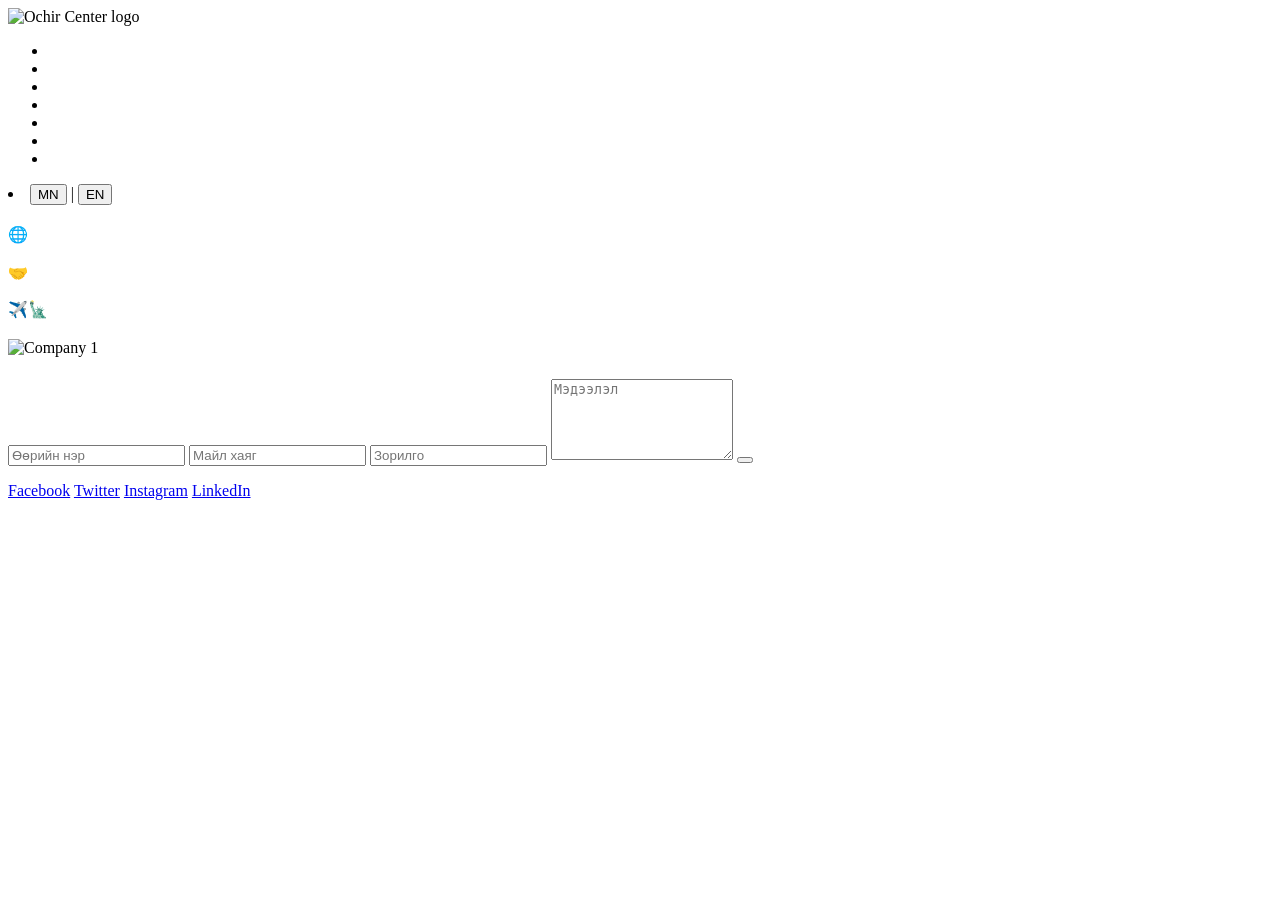
==== index.html @ 8395a568 "Update chatbot ID in index.html" ====
<!DOCTYPE html>
<html lang="en">
  <head>
    <meta charset="UTF-8" />
    <meta name="viewport" content="width=device-width, initial-scale=1.0" />
    <title>Ochir Center</title>

    <link rel="stylesheet" href="ngo-website/css/styles.css" />
    <link rel="icon" type="image/png" href="website_logo.png" />
    <link rel="icon" type="image/png" sizes="32x32" href="/favicon-32x32.png" />
    <link rel="icon" type="image/png" sizes="48x48" href="/favicon-48x48.png" />
    <link rel="icon" type="image/png" sizes="64x64" href="/favicon-64x64.png" />
    <link rel="icon" type="image/png" sizes="96x96" href="/favicon-96x96.png" />

    <link rel="apple-touch-icon" sizes="180x180" href="/favicon-180x180.png" />

    <link
      rel="icon"
      type="image/png"
      sizes="192x192"
      href="/android-chrome-192x192.png"
    />
    <link
      rel="icon"
      type="image/png"
      sizes="512x512"
      href="/android-chrome-512x512.png"
    />

    <link rel="manifest" href="/site.webmanifest" />
    <meta name="theme-color" content="#0E2A4A" />
  </head>
  <body>
    <nav class="navbar">
      <div class="nav-container">
        <div>
          <img class="logo" src="clipart.png" alt="Ochir Center logo" />
        </div>
        <ul class="nav-menu">
          <li><a href="#home" class="nav-link" data-i18n="nav.about"></a></li>
          <li>
            <a href="#mission" class="nav-link" data-i18n="nav.mission"></a>
          </li>
          <li>
            <a href="#projects" class="nav-link" data-i18n="nav.projects"></a>
          </li>
          <li>
            <link rel="stylesheet" href="uilchilgee.html"/>
            <a href="uilchilgee.html" class="nav-link" data-i18n="nav.uilchilgee"></a>
          </li>
          <li>
            <a href="#contact" class="nav-link" data-i18n="nav.contact"></a>
          </li>
          <li>
            <a
              href="#membership"
              class="nav-link"
              data-i18n="nav.membership"
            ></a>
          </li>
          <li>
            <link rel="stylesheet" href="medeelel.html" />
            <a href="medeelel.html" class="nav-link" data-i18n="nav.news"></a>
          </li>
        </ul>
        <li class="nav-lang-switch">
          <button data-change-lang="mn" class="lang-text">MN</button>
          <span class="divider">|</span>
          <button data-change-lang="en" class="lang-text">EN</button>
        </li>
        <div class="hamburger">
          <span></span>
          <span></span>
          <span></span>
        </div>
      </div>
    </nav>

    <!-- Hero Section -->
    <section id="home" class="hero">
      <div class="hero-content">
        <h1 data-i18n="hero.title"></h1>
        <p data-i18n="hero.subtitle"></p>
      </div>
    </section>

    <!-- Mission / Capabilities -->
    <section id="mission" class="mission">
      <div class="container">
        <h2 data-i18n="mission.title"></h2>
        <div class="mission-content">
          <div class="mission-box">
            <h3 data-i18n="mission.capability.title"></h3>
            <p data-i18n="mission.capability.text"></p>
          </div>
          <div class="mission-box">
            <h3 data-i18n="mission.scope.title"></h3>
            <p data-i18n="mission.scope.text"></p>
          </div>
          <div class="mission-box">
            <h3 data-i18n="mission.skills.title"></h3>
            <p data-i18n="mission.skills.text"></p>
          </div>
        </div>
      </div>
    </section>

    <!-- Projects Section -->
    <section id="projects" class="projects">
      <div class="container">
        <h2 data-i18n="projects.title"></h2>
        <div class="projects-grid">
          <div class="project-card">
            <div class="project-icon">🌐</div>
            <h3 data-i18n="projects.card1.title"></h3>
            <p data-i18n="projects.card1.text"></p>
          </div>
          <div class="project-card">
            <div class="project-icon">🤝</div>
            <h3 data-i18n="projects.card2.title"></h3>
            <p data-i18n="projects.card2.text"></p>
          </div>
          <div class="project-card">
            <div class="project-icon">✈️🗽</div>
            <h3 data-i18n="projects.card3.title"></h3>
            <p data-i18n="projects.card3.text"></p>
          </div>
        </div>
      </div>
    </section>
    <!-- Partners -->
    <section class="partners-section" id="partners">
      <h2 class="partners-title" data-i18n="partnership"></h2>
      <div class="partners-grid">
        <!-- Partner 1 -->
        <div class="partner-card">
          <img src="huuliperm.png" alt="Company 1" class="partner-logo" />
          <div class="partner-name" data-i18n="company-name"></div>
          <div class="partner-desc" data-i18n="company-about"></div>
        </div>
      </div>
    </section>

    <!-- Get Involved Section -->
    <section class="get-involved">
      <div class="container">
        <h2 data-i18n="involved.title"></h2>
        <div class="get-involved-content">
          <div class="involvement-card">
            <h3 data-i18n="involved.card1.title"></h3>
            <p data-i18n="involved.card1.text"></p>
          </div>
          <div class="involvement-card">
            <h3 data-i18n="involved.card2.title"></h3>
            <p data-i18n="involved.card2.text"></p>
          </div>
        </div>
      </div>
    </section>

    <!-- Contact Section -->
    <section id="contact" class="contact">
      <div class="container">
        <h2 data-i18n="contact.title"></h2>
        <div class="contact-content">
          <div class="contact-info">
            <div class="info-item">
              <h4 data-i18n="contact.address.title"></h4>
              <p data-i18n="contact.address.text"></p>
            </div>
            <div class="info-item">
              <h4 data-i18n="contact.phone.title"></h4>
              <p data-i18n="contact.phone.text"></p>
            </div>
            <div class="info-item">
              <h4 data-i18n="contact.email.title"></h4>
              <p data-i18n="contact.email.text1"></p>
              <p data-i18n="contact.email.text2"></p>
            </div>
            <div class="info-item">
              <h4 data-i18n="contact.hours.title"></h4>
              <p data-i18n="contact.hours.text"></p>
            </div>
          </div>
          <form class="contact-form" id="contactForm">
            <input
              type="text"
              required
              data-i18n-placeholder="form.name"
              placeholder="Өөрийн нэр"
            />
            <input
              type="email"
              required
              data-i18n-placeholder="form.email"
              placeholder="Майл хаяг"
            />
            <input
              type="text"
              required
              data-i18n-placeholder="form.subject"
              placeholder="Зорилго"
            />
            <textarea
              rows="5"
              required
              data-i18n-placeholder="form.message"
              placeholder="Мэдээлэл"
            ></textarea>
            <button
              type="submit"
              class="submit-btn"
              data-i18n="form.submit"
            ></button>
          </form>
        </div>
      </div>
    </section>

    <!-- Footer -->
    <footer class="footer">
      <div class="container">
        <p data-i18n="footer.text"></p>
        <div class="social-links">
          <a href="#" onclick="showMessage('Facebook page')">Facebook</a>
          <a href="#" onclick="showMessage('Twitter page')">Twitter</a>
          <a href="#" onclick="showMessage('Instagram page')">Instagram</a>
          <a href="#" onclick="showMessage('LinkedIn page')">LinkedIn</a>
        </div>
      </div>
    </footer>

    <!-- Chatbot -->
    <script>
      window.chtlConfig = { chatbotId: "4724545855" };
    </script>
    <script
      async
      data-id="2925988986"
      id="chtl-script"
      type="text/javascript"
      src="https://chatling.ai/js/embed.js"
    ></script>

    <!-- Site script -->
    <script src="ngo-website/js/script.js"></script>

    <!-- i18next -->
    <script src="https://unpkg.com/i18next@23.11.5/dist/umd/i18next.min.js"></script>

    <script>
      const resources = {
        en: {
          translation: {
            "nav.about": "About us",
            "nav.mission": "Our Mission",
            "nav.projects": "Projects",
            "nav.contact": "Contact",
            "nav.uilchilgee": "Services",
            "nav.membership": "Membership",
            "nav.news": "News",
            "hero.title": "Welcome to Ochir Center",
            "hero.subtitle": "Let’s bring Mongolian production to the world",

            "mission.title": "Our Capabilities, Reach and Skills",
            "mission.capability.title": "Capabilities",
            "mission.capability.text":
              "Cross-border cooperation, technology and knowledge exchange.",
            "mission.scope.title": "Scope",
            "mission.scope.text":
              "Mongolian entrepreneurs, U.S. partners, and international consultants.",
            "mission.skills.title": "Skills",
            "mission.skills.text":
              "Organizing forums, exhibitions and expos, providing mentorship and training, professional consulting (legal, finance, tax), and connecting Mongolian brands to U.S. and global markets.",

            "partnership": "Our Partnerships",
            "company-name": "SDG Consulting LLC",
            "company-about":
              "SDG Consulting LLC is a legal firm established in 2020 by a group of lawyers and advocates who have collaborated on legal research work since 2020. The firm aims to provide research-based professional legal and advocacy services in an accessible manner.",

            "projects.title": "Our Projects",
            "projects.card1.title": "Cross-border strategic partnerships",
            "projects.card1.text":
              "A collaborative environment connecting businesses across sectors.",
            "projects.card2.title":
              "Global-level advisors and business leaders",
            "projects.card2.text":
              "Direct participation of Mongolian entrepreneurs in the United States.",
            "projects.card3.title": "Global brand",
            "projects.card3.text":
              "Experience in promoting Mongolian brands on the world stage.",

            "involved.title":
              "Collaboration opportunities with the National Industry Agency",
            "involved.card1.title": "Ways to cooperate",
            "involved.card1.text":
              "Partner on projects and programs to enter the U.S. market, provide export–import training and consulting, and localize technology and innovation.",
            "involved.card2.title": "Benefits of cooperation",
            "involved.card2.text":
              "Access and expand sales in the U.S. market, increase financing and partnerships, and support sustainable growth and competitiveness of SMEs.",

            "contact.title": "Contact us",
            "contact.address.title": "📍 Address",
            "contact.address.text":
              "Khunnu Street 430, Bayanzurkh District 26, Paradise Plaza, Room 1404",
            "contact.phone.title": "📞 Phone",
            "contact.phone.text": "99682882",
            "contact.email.title": "✉️ Email",
            "contact.email.text1": "ceo@ochircenter.org",
            "contact.email.text2": "ochircenter.info@gmail.com",
            "contact.hours.title": "🕐 Working hours",
            "contact.hours.text": "Mon – Fri: 10:00 AM – 6:00 PM",

            "form.name": "Your name",
            "form.email": "Email address",
            "form.subject": "Subject",
            "form.message": "Message",
            "form.submit": "Send",

            "footer.text": "© Ochir Center – Our presence on the web",
          },
        },
        mn: {
          translation: {
            "nav.about": "Бидний тухай",
            "nav.mission": "Манай Зорилго",
            "nav.projects": "Төслүүд",
            "nav.contact": "Холбоо барих",
            "nav.uilchilgee": "Үйлчилгээ",
            "nav.membership": "Гишүүнчлэл",
            "nav.news": "Мэдээ",
            "hero.title": "Очир Төвд тавтай морилно уу",
            "hero.subtitle":
              "Дэлхийн өнцөг булан бүрт үндэсний үйлдвэрлэлээ түгээцгээе",

            "mission.title": "Манай Чадавхи ба Хүрээ, Чадварууд",
            "mission.capability.title": "Чадавхи",
            "mission.capability.text":
              "Улс дамнасан хамтын ажиллагаа, технологи ба мэдлэгийн солилцоо.",
            "mission.scope.title": "Цар хүрээ",
            "mission.scope.text":
              "Монголын бизнес эрхлэгчид, АНУ-ын түншүүд, олон улсын зөвлөхүүд.",
            "mission.skills.title": "Чадварууд",
            "mission.skills.text":
              "Форум, үзэсгэлэн, экспо зэрэг бизнесийн арга хэмжээ зохион байгуулах, менторшип ба сургалт, хууль, санхүү, татварын мэргэжлийн зөвлөгөө өгөх, Монгол брэндийг АНУ болон дэлхийн зах зээлд сурталчлах.",

            "partnership": "Манай хамтран ажилладаг байгууллагууд",
            "company-name": "Эс Ди Жи Консалтинг ХХК",
            "company-about":
              "Эс Ди Жи консалтинг ХХК нь 2020 оноос эхлэн хууль зүйн судалгааны ажил хамтран эрхэлж байсан хуульч, өмгөөлөгчдийн нэгдэл бөгөөд судалгаанд суурилсан хуульчийн болон өмгөөллийн мэргэжлийн үйл ажиллагааг хүртээмжтэй хүргэх зорилгоор үүсгэн байгуулагдсан хуулийн фирм юм.",
            
              "projects.title": "Манай төслүүд",
            "projects.card1.title": "Олон улс дамнасан стратегийн түншлэл",
            "projects.card1.text":
              "Олон салбарын бизнесийг нэгтгэсэн хамтын ажиллагааны орчин.",
            "projects.card2.title":
              "Олон улсын түвшний зөвлөхүүд ба бизнесийн манлайлагчид",
            "projects.card2.text":
              "АНУ дахь Монгол бизнес эрхлэгчдийн шууд оролцоо.",
            "projects.card3.title": "Дэлхийн брэнд",
            "projects.card3.text": "Монгол брэндийг дэлхийд таниулах туршлага.",

            "involved.title":
              "Үндэсний үйлдвэрийн агентлагтай хамтран ажиллах боломжууд",
            "involved.card1.title": "Хамтрах боломжууд",
            "involved.card1.text":
              "АНУ-ын зах зээлд гаргах төсөл, хөтөлбөрүүдэд хамтран оролцох, экспорт, импортын чиглэлээр сургалт, зөвлөгөө өгөх, туршлага, технологи, инновацыг нутагшуулах.",
            "involved.card2.title": "Хамтын ажиллагааны давуу талууд",
            "involved.card2.text":
              "АНУ-ын зах зээлд нэвтрэх, борлуулалтыг өргөжүүлэх, санхүүжилт, хөрөнгө оруулалт, бизнесийн түншлэлээ өргөжүүлэх, ЖДҮ-ийн тогтвортой өсөлт, өрсөлдөх чадварыг нэмэгдүүлэх.",

            "contact.title": "Бидэнтэй холбогдох",
            "contact.address.title": "📍 Хаяг",
            "contact.address.text":
              "Хүннү гудамж 430, БЗД - 26 хороо, Paradise Plaza 1404тоот",
            "contact.phone.title": "📞 Утасны дугаар",
            "contact.phone.text": "99682882",
            "contact.email.title": "✉️ Email",
            "contact.email.text1": "ceo@ochircenter.org",
            "contact.email.text2": "ochircenter.info@gmail.com",
            "contact.hours.title": "🕐 Ажлын цаг",
            "contact.hours.text": "Mon - Fri: 10:00 AM - 18:00 PM",

            "form.name": "Өөрийн нэр",
            "form.email": "Майл хаяг",
            "form.subject": "Зорилго",
            "form.message": "Мэдээлэл",
            "form.submit": "Илгээх",

            "footer.text": "© Манай интернэт орчин дахь хаяг",
          },
        },
      };

      function updateContent() {
        // text content
        document.querySelectorAll("[data-i18n]").forEach((el) => {
          const key = el.getAttribute("data-i18n");
          el.innerHTML = i18next.t(key);
        });

        // placeholders
        document.querySelectorAll("[data-i18n-placeholder]").forEach((el) => {
          const key = el.getAttribute("data-i18n-placeholder");
          el.placeholder = i18next.t(key);
        });
      }

      function changeLanguage(lang) {
        i18next.changeLanguage(lang, () => {
          try {
            localStorage.setItem("siteLang", lang);
          } catch (e) {}
          updateContent();
        });
      }

      document.addEventListener("DOMContentLoaded", () => {
        const savedLang = localStorage.getItem("siteLang") || "en"; // default EN

        i18next.init(
          {
            lng: savedLang,
            debug: false,
            resources,
          },
          () => {
            updateContent();
          }
        );

        document.querySelectorAll("[data-change-lang]").forEach((btn) => {
          btn.addEventListener("click", () => {
            const lang = btn.getAttribute("data-change-lang");
            changeLanguage(lang);
          });
        });
      });
    </script>
  </body>
</html>
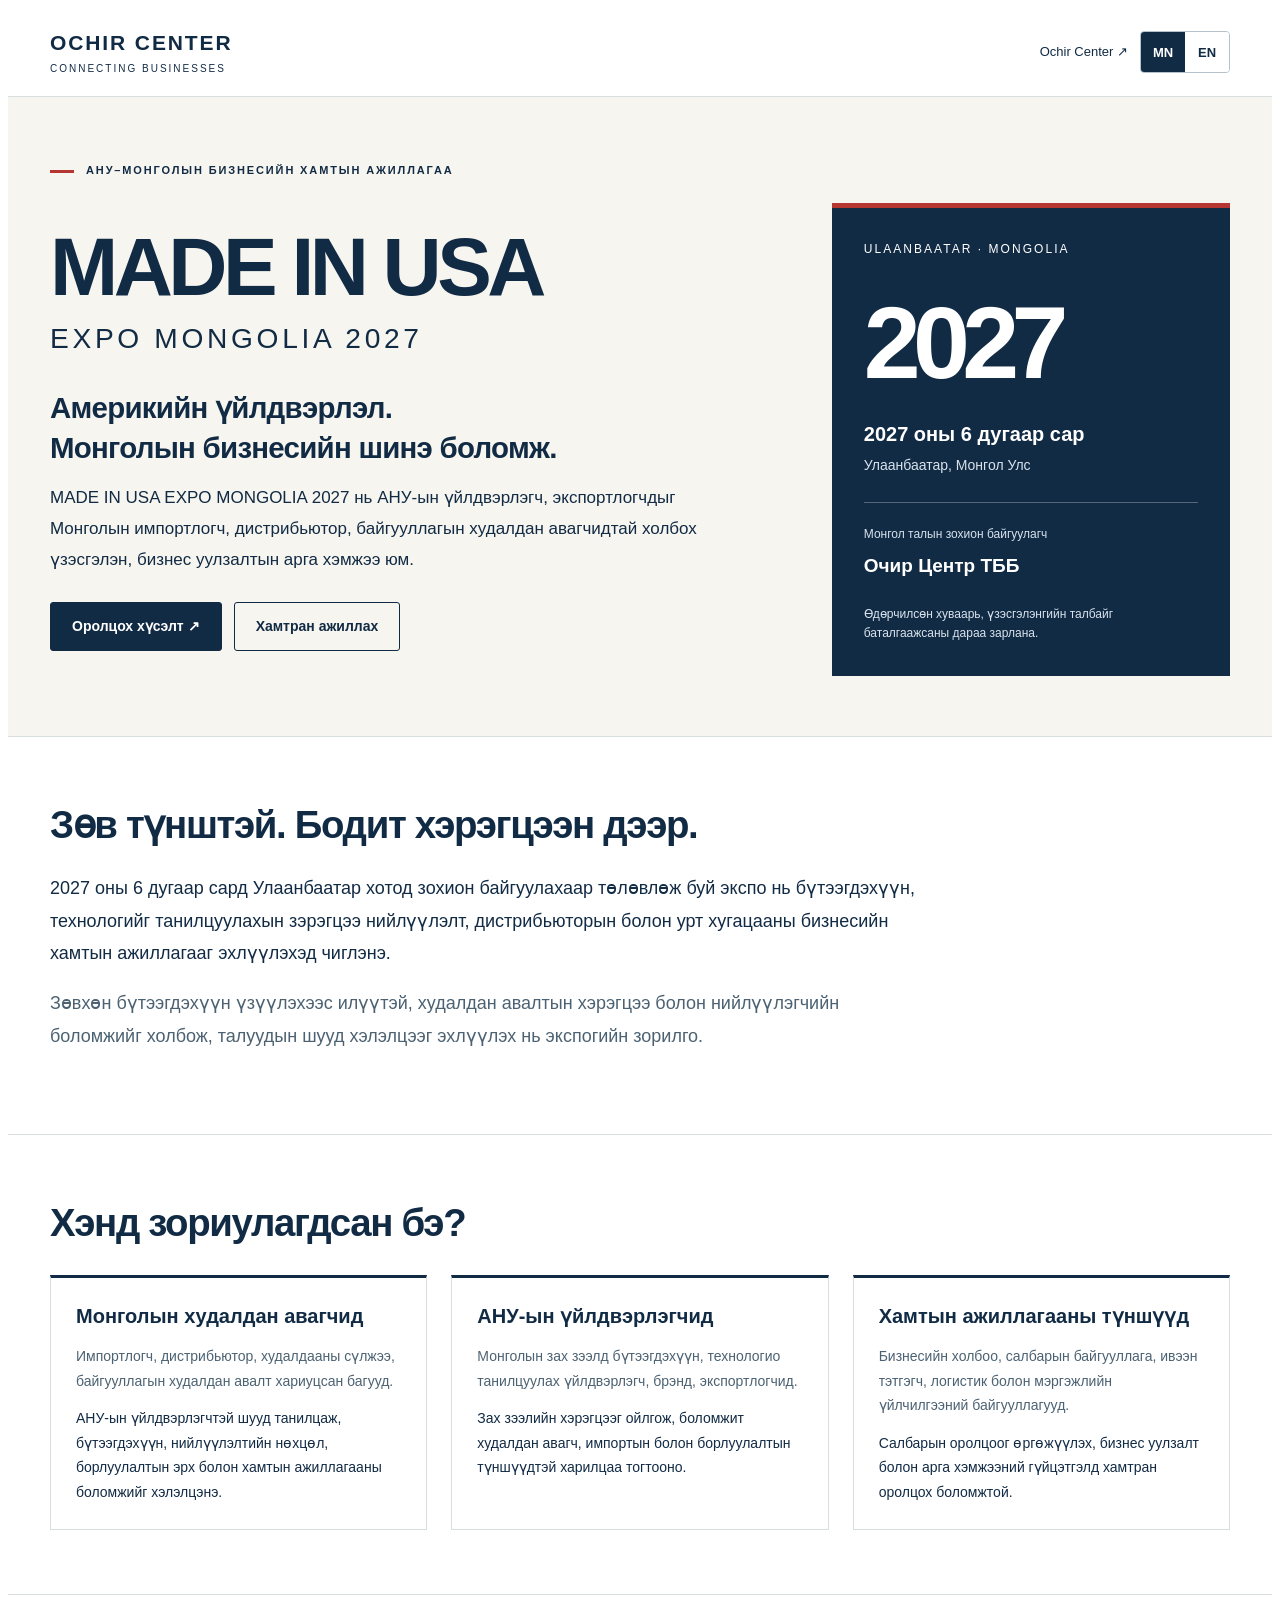
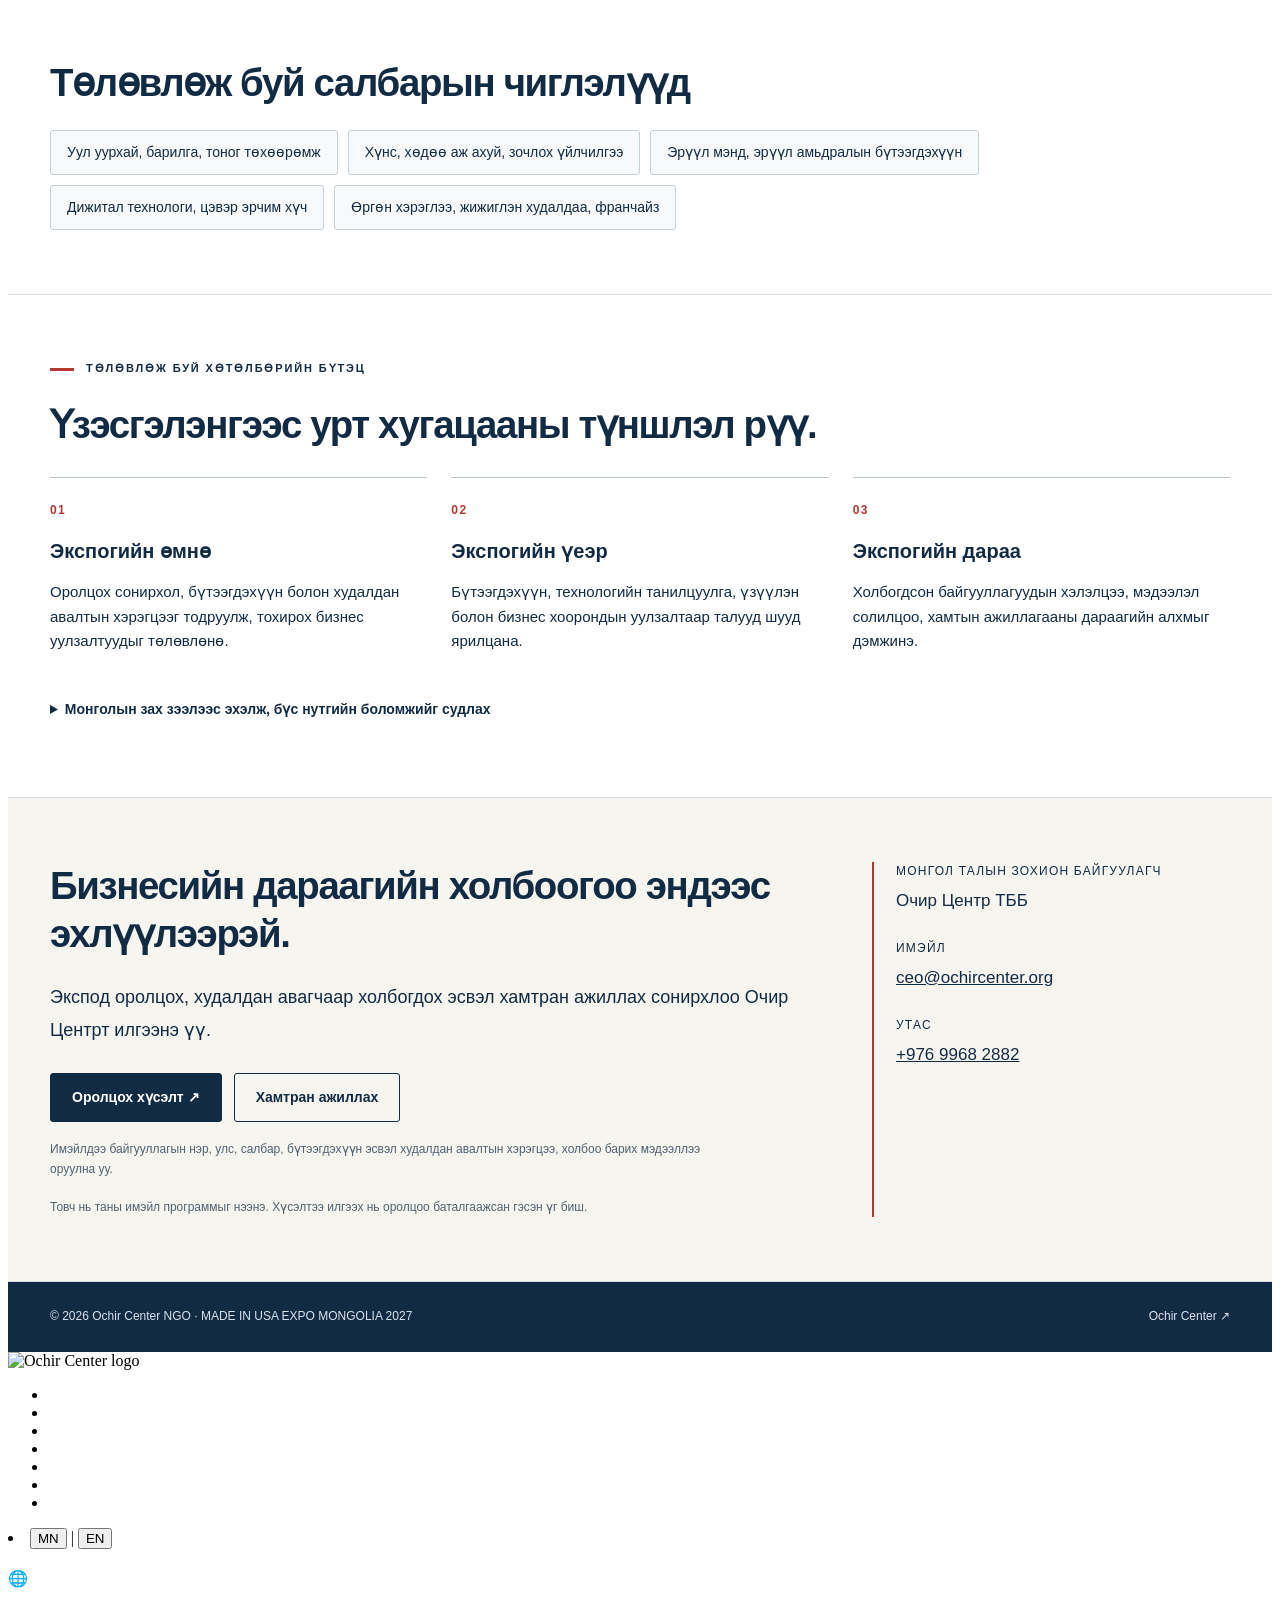
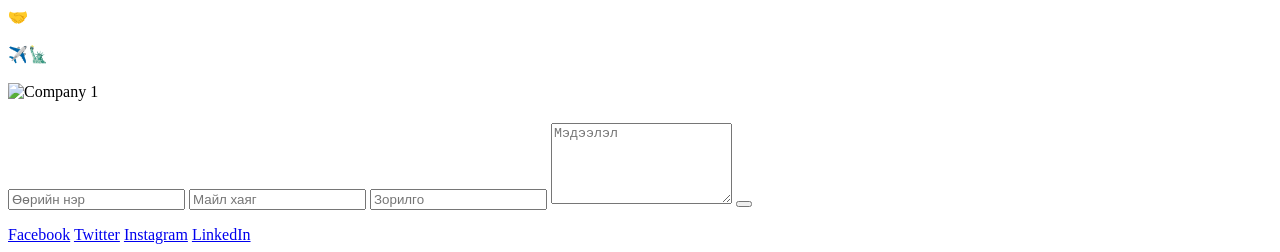
==== commit 079a98ad: "Place bilingual Expo 2027 design first on homepage" ====
--- a/index.html
+++ b/index.html
@@ -1,11 +1,12 @@
 <!DOCTYPE html>
-<html lang="en">
+<html lang="mn">
   <head>
     <meta charset="UTF-8" />
     <meta name="viewport" content="width=device-width, initial-scale=1.0" />
     <title>Ochir Center</title>
 
     <link rel="stylesheet" href="ngo-website/css/styles.css" />
+    <link rel="stylesheet" href="ngo-website/css/expo-2027.css?v=20261003-home1" />
     <link rel="icon" type="image/png" href="website_logo.png" />
     <link rel="icon" type="image/png" sizes="32x32" href="/favicon-32x32.png" />
     <link rel="icon" type="image/png" sizes="48x48" href="/favicon-48x48.png" />
@@ -31,7 +32,22 @@
     <meta name="theme-color" content="#0E2A4A" />
   </head>
   <body>
-    <nav class="navbar">
+    <!-- Expo 2027: supplied bilingual design, before all original home content. -->
+    <section id="expo-2027" class="oc-expo" data-expo-root aria-label="MADE IN USA EXPO MONGOLIA 2027">
+<a class="oc-expo-skiptocontent" href="#expo-main">Skip to content / Үндсэн хэсэг</a><header class="oc-expo-bar"><div class="oc-expo-wrap oc-expo-nav"><a class="oc-expo-brand" href="#ochir-center">OCHIR CENTER<small>CONNECTING BUSINESSES</small></a><div class="oc-expo-controls"><a href="#ochir-center">Ochir Center ↗</a><div class="oc-expo-lang" aria-label="Language / Хэл"><button type="button" data-expo-lang="mn" aria-pressed="true" lang="mn">MN</button><button type="button" data-expo-lang="en" aria-pressed="false" lang="en">EN</button></div></div></div></header>
+<main id="expo-main"><div data-expo-language="mn" lang="mn"><section class="oc-expo-hero"><div class="oc-expo-wrap"><p class="oc-expo-eyebrow">АНУ–МОНГОЛЫН БИЗНЕСИЙН ХАМТЫН АЖИЛЛАГАА</p><div class="oc-expo-grid"><div><h1 class="oc-expo-wordmark">MADE IN USA<span>EXPO MONGOLIA 2027</span></h1><p class="oc-expo-headline">Америкийн үйлдвэрлэл.<br>Монголын бизнесийн шинэ боломж.</p><p class="oc-expo-intro">MADE IN USA EXPO MONGOLIA 2027 нь АНУ-ын үйлдвэрлэгч, экспортлогчдыг Монголын импортлогч, дистрибьютор, байгууллагын худалдан авагчидтай холбох үзэсгэлэн, бизнес уулзалтын арга хэмжээ юм.</p><div class="oc-expo-actions"><a class="oc-expo-btn oc-expo-primary" href="#expo-contact-mn">Оролцох хүсэлт ↗</a><a class="oc-expo-btn" href="mailto:ceo@ochircenter.org?subject=MADE%20IN%20USA%20EXPO%20MONGOLIA%202027%20%E2%80%94%20Partnership%20enquiry&amp;body=%D0%91%D0%B0%D0%B9%D0%B3%D1%83%D1%83%D0%BB%D0%BB%D0%B0%D0%B3%D0%B0%3A%0A%D0%A3%D0%BB%D1%81%3A%0A%D0%9D%D1%8D%D1%80%2C%20%D0%B0%D0%BB%D0%B1%D0%B0%D0%BD%20%D1%82%D1%83%D1%88%D0%B0%D0%B0%D0%BB%3A%0A%D0%A1%D0%B0%D0%BB%D0%B1%D0%B0%D1%80%3A%0A%D0%91%D2%AF%D1%82%D1%8D%D1%8D%D0%B3%D0%B4%D1%8D%D1%85%D2%AF%D2%AF%D0%BD%20/%20%D1%85%D1%83%D0%B4%D0%B0%D0%BB%D0%B4%D0%B0%D0%BD%20%D0%B0%D0%B2%D0%B0%D0%BB%D1%82%D1%8B%D0%BD%20%D1%85%D1%8D%D1%80%D1%8D%D0%B3%D1%86%D1%8D%D1%8D%3A%0A%D0%9E%D1%80%D0%BE%D0%BB%D1%86%D0%BE%D1%85%20%D1%85%D1%8D%D0%BB%D0%B1%D1%8D%D1%80%3A%0A%D0%98%D0%BC%D1%8D%D0%B9%D0%BB%2C%20%D1%83%D1%82%D0%B0%D1%81%3A%0A">Хамтран ажиллах</a></div></div><aside class="oc-expo-ticket"><p class="oc-expo-ticket-top">ULAANBAATAR · MONGOLIA</p><p class="oc-expo-year">2027</p><dl><dt>2027 оны 6 дугаар сар</dt><dd>Улаанбаатар, Монгол Улс</dd><dt class="oc-expo-org-label">Монгол талын зохион байгуулагч</dt><dd class="oc-expo-org">Очир Центр ТББ</dd></dl><p class="oc-expo-note">Өдөрчилсөн хуваарь, үзэсгэлэнгийн талбайг баталгаажсаны дараа зарлана.</p></aside></div></div></section>
+<section class="oc-expo-section"><div class="oc-expo-wrap"><h2>Зөв түнштэй. Бодит хэрэгцээн дээр.</h2><p class="oc-expo-lead">2027 оны 6 дугаар сард Улаанбаатар хотод зохион байгуулахаар төлөвлөж буй экспо нь бүтээгдэхүүн, технологийг танилцуулахын зэрэгцээ нийлүүлэлт, дистрибьюторын болон урт хугацааны бизнесийн хамтын ажиллагааг эхлүүлэхэд чиглэнэ.</p><p class="oc-expo-lead oc-expo-muted">Зөвхөн бүтээгдэхүүн үзүүлэхээс илүүтэй, худалдан авалтын хэрэгцээ болон нийлүүлэгчийн боломжийг холбож, талуудын шууд хэлэлцээг эхлүүлэх нь экспогийн зорилго.</p></div></section>
+<section class="oc-expo-section"><div class="oc-expo-wrap"><h2>Хэнд зориулагдсан бэ?</h2><div class="oc-expo-cardgrid"><article class="oc-expo-card"><h3>Монголын худалдан авагчид</h3><p class="oc-expo-muted">Импортлогч, дистрибьютор, худалдааны сүлжээ, байгууллагын худалдан авалт хариуцсан багууд.</p><p>АНУ-ын үйлдвэрлэгчтэй шууд танилцаж, бүтээгдэхүүн, нийлүүлэлтийн нөхцөл, борлуулалтын эрх болон хамтын ажиллагааны боломжийг хэлэлцэнэ.</p></article><article class="oc-expo-card"><h3>АНУ-ын үйлдвэрлэгчид</h3><p class="oc-expo-muted">Монголын зах зээлд бүтээгдэхүүн, технологио танилцуулах үйлдвэрлэгч, брэнд, экспортлогчид.</p><p>Зах зээлийн хэрэгцээг ойлгож, боломжит худалдан авагч, импортын болон борлуулалтын түншүүдтэй харилцаа тогтооно.</p></article><article class="oc-expo-card"><h3>Хамтын ажиллагааны түншүүд</h3><p class="oc-expo-muted">Бизнесийн холбоо, салбарын байгууллага, ивээн тэтгэгч, логистик болон мэргэжлийн үйлчилгээний байгууллагууд.</p><p>Салбарын оролцоог өргөжүүлэх, бизнес уулзалт болон арга хэмжээний гүйцэтгэлд хамтран оролцох боломжтой.</p></article></div></div></section>
+<section class="oc-expo-section"><div class="oc-expo-wrap"><h2>Төлөвлөж буй салбарын чиглэлүүд</h2><ul class="oc-expo-sectors"><li>Уул уурхай, барилга, тоног төхөөрөмж</li><li>Хүнс, хөдөө аж ахуй, зочлох үйлчилгээ</li><li>Эрүүл мэнд, эрүүл амьдралын бүтээгдэхүүн</li><li>Дижитал технологи, цэвэр эрчим хүч</li><li>Өргөн хэрэглээ, жижиглэн худалдаа, франчайз</li></ul></div></section>
+<section class="oc-expo-section"><div class="oc-expo-wrap"><p class="oc-expo-eyebrow">ТӨЛӨВЛӨЖ БУЙ ХӨТӨЛБӨРИЙН БҮТЭЦ</p><h2>Үзэсгэлэнгээс урт хугацааны түншлэл рүү.</h2><div class="oc-expo-cardgrid"><article class="oc-expo-step"><b>01</b><h3>Экспогийн өмнө</h3><p>Оролцох сонирхол, бүтээгдэхүүн болон худалдан авалтын хэрэгцээг тодруулж, тохирох бизнес уулзалтуудыг төлөвлөнө.</p></article><article class="oc-expo-step"><b>02</b><h3>Экспогийн үеэр</h3><p>Бүтээгдэхүүн, технологийн танилцуулга, үзүүлэн болон бизнес хоорондын уулзалтаар талууд шууд ярилцана.</p></article><article class="oc-expo-step"><b>03</b><h3>Экспогийн дараа</h3><p>Холбогдсон байгууллагуудын хэлэлцээ, мэдээлэл солилцоо, хамтын ажиллагааны дараагийн алхмыг дэмжинэ.</p></article></div><details class="oc-expo-details"><summary>Монголын зах зээлээс эхэлж, бүс нутгийн боломжийг судлах</summary><p>Экспогийн үндсэн чиглэл нь Монголын зах зээл дэх хамтын ажиллагаа юм. Хятад, Орос болон бүс нутгийн бусад зах зээлтэй холбогдох боломжийг сонирхсон байгууллагууд тусдаа зах зээлийн судалгаа, түншийн шалгалт, холбогдох зохицуулалтын үнэлгээ хийж судлах шаардлагатай. Монголд оролцох нь бусад улсын зах зээлд автоматаар нэвтрэх эрх, борлуулалтын баталгаа болохгүй.</p></details></div></section>
+<section class="oc-expo-section oc-expo-contact" id="expo-contact-mn"><div class="oc-expo-wrap oc-expo-contact-grid"><div><h2>Бизнесийн дараагийн холбоогоо эндээс эхлүүлээрэй.</h2><p class="oc-expo-lead">Экспод оролцох, худалдан авагчаар холбогдох эсвэл хамтран ажиллах сонирхлоо Очир Центрт илгээнэ үү.</p><div class="oc-expo-actions"><a class="oc-expo-btn oc-expo-primary" href="mailto:ceo@ochircenter.org?subject=MADE%20IN%20USA%20EXPO%20MONGOLIA%202027%20%E2%80%94%20Participation%20enquiry&amp;body=%D0%91%D0%B0%D0%B9%D0%B3%D1%83%D1%83%D0%BB%D0%BB%D0%B0%D0%B3%D0%B0%3A%0A%D0%A3%D0%BB%D1%81%3A%0A%D0%9D%D1%8D%D1%80%2C%20%D0%B0%D0%BB%D0%B1%D0%B0%D0%BD%20%D1%82%D1%83%D1%88%D0%B0%D0%B0%D0%BB%3A%0A%D0%A1%D0%B0%D0%BB%D0%B1%D0%B0%D1%80%3A%0A%D0%91%D2%AF%D1%82%D1%8D%D1%8D%D0%B3%D0%B4%D1%8D%D1%85%D2%AF%D2%AF%D0%BD%20/%20%D1%85%D1%83%D0%B4%D0%B0%D0%BB%D0%B4%D0%B0%D0%BD%20%D0%B0%D0%B2%D0%B0%D0%BB%D1%82%D1%8B%D0%BD%20%D1%85%D1%8D%D1%80%D1%8D%D0%B3%D1%86%D1%8D%D1%8D%3A%0A%D0%9E%D1%80%D0%BE%D0%BB%D1%86%D0%BE%D1%85%20%D1%85%D1%8D%D0%BB%D0%B1%D1%8D%D1%80%3A%0A%D0%98%D0%BC%D1%8D%D0%B9%D0%BB%2C%20%D1%83%D1%82%D0%B0%D1%81%3A%0A">Оролцох хүсэлт ↗</a><a class="oc-expo-btn" href="mailto:ceo@ochircenter.org?subject=MADE%20IN%20USA%20EXPO%20MONGOLIA%202027%20%E2%80%94%20Partnership%20enquiry&amp;body=%D0%91%D0%B0%D0%B9%D0%B3%D1%83%D1%83%D0%BB%D0%BB%D0%B0%D0%B3%D0%B0%3A%0A%D0%A3%D0%BB%D1%81%3A%0A%D0%9D%D1%8D%D1%80%2C%20%D0%B0%D0%BB%D0%B1%D0%B0%D0%BD%20%D1%82%D1%83%D1%88%D0%B0%D0%B0%D0%BB%3A%0A%D0%A1%D0%B0%D0%BB%D0%B1%D0%B0%D1%80%3A%0A%D0%91%D2%AF%D1%82%D1%8D%D1%8D%D0%B3%D0%B4%D1%8D%D1%85%D2%AF%D2%AF%D0%BD%20/%20%D1%85%D1%83%D0%B4%D0%B0%D0%BB%D0%B4%D0%B0%D0%BD%20%D0%B0%D0%B2%D0%B0%D0%BB%D1%82%D1%8B%D0%BD%20%D1%85%D1%8D%D1%80%D1%8D%D0%B3%D1%86%D1%8D%D1%8D%3A%0A%D0%9E%D1%80%D0%BE%D0%BB%D1%86%D0%BE%D1%85%20%D1%85%D1%8D%D0%BB%D0%B1%D1%8D%D1%80%3A%0A%D0%98%D0%BC%D1%8D%D0%B9%D0%BB%2C%20%D1%83%D1%82%D0%B0%D1%81%3A%0A">Хамтран ажиллах</a></div><p class="oc-expo-fineprint">Имэйлдээ байгууллагын нэр, улс, салбар, бүтээгдэхүүн эсвэл худалдан авалтын хэрэгцээ, холбоо барих мэдээллээ оруулна уу.</p><p class="oc-expo-fineprint">Товч нь таны имэйл программыг нээнэ. Хүсэлтээ илгээх нь оролцоо баталгаажсан гэсэн үг биш.</p></div><dl><dt>Монгол талын зохион байгуулагч</dt><dd>Очир Центр ТББ</dd><dt>Имэйл</dt><dd><a href="mailto:ceo@ochircenter.org">ceo@ochircenter.org</a></dd><dt>Утас</dt><dd><a href="tel:+97699682882">+976 9968 2882</a></dd></dl></div></section></div><div data-expo-language="en" lang="en" hidden><section class="oc-expo-hero"><div class="oc-expo-wrap"><p class="oc-expo-eyebrow">U.S.–MONGOLIA BUSINESS CONNECTIONS</p><div class="oc-expo-grid"><div><h1 class="oc-expo-wordmark">MADE IN USA<span>EXPO MONGOLIA 2027</span></h1><p class="oc-expo-headline">American manufacturing.<br>New opportunities in Mongolia.</p><p class="oc-expo-intro">MADE IN USA EXPO MONGOLIA 2027 is a trade exhibition and business matchmaking event connecting U.S. manufacturers and exporters with Mongolian importers, distributors and institutional buyers.</p><div class="oc-expo-actions"><a class="oc-expo-btn oc-expo-primary" href="#expo-contact-en">Participation enquiries ↗</a><a class="oc-expo-btn" href="mailto:ceo@ochircenter.org?subject=MADE%20IN%20USA%20EXPO%20MONGOLIA%202027%20%E2%80%94%20Partnership%20enquiry&amp;body=Organization%3A%0ACountry%3A%0AName%20and%20position%3A%0ASector%3A%0AProducts%20/%20procurement%20interests%3A%0AParticipation%20type%3A%0AEmail%20and%20phone%3A%0A">Become a partner</a></div></div><aside class="oc-expo-ticket"><p class="oc-expo-ticket-top">ULAANBAATAR · MONGOLIA</p><p class="oc-expo-year">2027</p><dl><dt>June 2027</dt><dd>Ulaanbaatar, Mongolia</dd><dt class="oc-expo-org-label">Mongolia-side organizer</dt><dd class="oc-expo-org">Ochir Center NGO</dd></dl><p class="oc-expo-note">Exact dates and the exhibition venue will be announced once confirmed.</p></aside></div></div></section>
+<section class="oc-expo-section"><div class="oc-expo-wrap"><h2>The right partners. Real business needs.</h2><p class="oc-expo-lead">Planned for June 2027 in Ulaanbaatar, the expo is designed to showcase products and technologies, facilitate direct business discussions, and help participants explore supply, distribution and long-term commercial partnerships.</p><p class="oc-expo-lead oc-expo-muted">More than a product showcase, the expo aims to connect buyer needs with supplier capabilities and create a starting point for direct commercial discussions.</p></div></section>
+<section class="oc-expo-section"><div class="oc-expo-wrap"><h2>Who is it for?</h2><div class="oc-expo-cardgrid"><article class="oc-expo-card"><h3>Mongolian buyers</h3><p class="oc-expo-muted">Importers, distributors, retail networks and institutional procurement teams.</p><p>Meet U.S. manufacturers directly and discuss products, supply terms, distribution opportunities and potential partnerships.</p></article><article class="oc-expo-card"><h3>U.S. manufacturers</h3><p class="oc-expo-muted">Manufacturers, brands and exporters exploring Mongolia for their products and technologies.</p><p>Understand local demand and build relationships with prospective buyers, import partners and distributors.</p></article><article class="oc-expo-card"><h3>Partners and supporters</h3><p class="oc-expo-muted">Business associations, industry organizations, sponsors, logistics providers and professional service firms.</p><p>Explore ways to support sector participation, business meetings and event delivery.</p></article></div></div></section>
+<section class="oc-expo-section"><div class="oc-expo-wrap"><h2>Planned sector priorities</h2><ul class="oc-expo-sectors"><li>Mining, construction & equipment</li><li>Food, agriculture & hospitality</li><li>Health & wellness products</li><li>Digital technology & clean energy</li><li>Consumer goods, retail & franchises</li></ul></div></section>
+<section class="oc-expo-section"><div class="oc-expo-wrap"><p class="oc-expo-eyebrow">PLANNED EVENT FORMAT</p><h2>From a first meeting to a lasting partnership.</h2><div class="oc-expo-cardgrid"><article class="oc-expo-step"><b>01</b><h3>Before the expo</h3><p>Identify participant interests, product offerings and procurement needs to plan relevant business meetings.</p></article><article class="oc-expo-step"><b>02</b><h3>During the expo</h3><p>Connect through product and technology presentations, demonstrations and direct business-to-business meetings.</p></article><article class="oc-expo-step"><b>03</b><h3>After the expo</h3><p>Support continued discussions, information exchange and next steps between connected organizations.</p></article></div><details class="oc-expo-details"><summary>Start with Mongolia. Explore regional possibilities separately.</summary><p>The expo focuses first on opportunities in Mongolia. Participants interested in China, Russia or other regional markets should undertake separate market research, partner due diligence and regulatory assessments. Participation in Mongolia does not provide automatic access to another market or guarantee sales.</p></details></div></section>
+<section class="oc-expo-section oc-expo-contact" id="expo-contact-en"><div class="oc-expo-wrap oc-expo-contact-grid"><div><h2>Start your next business connection here.</h2><p class="oc-expo-lead">Contact Ochir Center to express interest in exhibiting, joining as a buyer or partnering with the expo.</p><div class="oc-expo-actions"><a class="oc-expo-btn oc-expo-primary" href="mailto:ceo@ochircenter.org?subject=MADE%20IN%20USA%20EXPO%20MONGOLIA%202027%20%E2%80%94%20Participation%20enquiry&amp;body=Organization%3A%0ACountry%3A%0AName%20and%20position%3A%0ASector%3A%0AProducts%20/%20procurement%20interests%3A%0AParticipation%20type%3A%0AEmail%20and%20phone%3A%0A">Participation enquiries ↗</a><a class="oc-expo-btn" href="mailto:ceo@ochircenter.org?subject=MADE%20IN%20USA%20EXPO%20MONGOLIA%202027%20%E2%80%94%20Partnership%20enquiry&amp;body=Organization%3A%0ACountry%3A%0AName%20and%20position%3A%0ASector%3A%0AProducts%20/%20procurement%20interests%3A%0AParticipation%20type%3A%0AEmail%20and%20phone%3A%0A">Become a partner</a></div><p class="oc-expo-fineprint">Include your organization, country, sector, products or procurement interests, and contact details in your email.</p><p class="oc-expo-fineprint">The buttons open your email application. Sending an enquiry does not confirm participation.</p></div><dl><dt>Mongolia-side organizer</dt><dd>Ochir Center NGO</dd><dt>Email</dt><dd><a href="mailto:ceo@ochircenter.org">ceo@ochircenter.org</a></dd><dt>Phone</dt><dd><a href="tel:+97699682882">+976 9968 2882</a></dd></dl></div></section></div></main><footer class="oc-expo-footer"><div class="oc-expo-wrap"><span>© 2026 Ochir Center NGO · MADE IN USA EXPO MONGOLIA 2027</span><a href="#ochir-center">Ochir Center ↗</a></div></footer>
+    </section>
+    <nav id="ochir-center" class="navbar">
       <div class="nav-container">
         <div>
           <img class="logo" src="clipart.png" alt="Ochir Center logo" />
@@ -231,16 +247,8 @@
     </footer>
 
     <!-- Chatbot -->
-    <script>
-      window.chtlConfig = { chatbotId: "4724545855" };
-    </script>
-    <script
-      async
-      data-id="2925988986"
-      id="chtl-script"
-      type="text/javascript"
-      src="https://chatling.ai/js/embed.js"
-    ></script>
+   <script> window.chtlConfig = { chatbotId: "2925988986" } </script>
+<script async data-id="2925988986" id="chtl-script" type="text/javascript" src="https://chatling.ai/js/embed.js"></script>
 
     <!-- Site script -->
     <script src="ngo-website/js/script.js"></script>
@@ -408,6 +416,7 @@
 
       function changeLanguage(lang) {
         i18next.changeLanguage(lang, () => {
+          document.documentElement.lang = lang;
           try {
             localStorage.setItem("siteLang", lang);
           } catch (e) {}
@@ -416,7 +425,12 @@
       }
 
       document.addEventListener("DOMContentLoaded", () => {
-        const savedLang = localStorage.getItem("siteLang") || "en"; // default EN
+        const requestedLang = new URLSearchParams(location.search).get("lang");
+        let storedLang;
+        try { storedLang = localStorage.getItem("siteLang"); } catch (e) {}
+        const supportedLang = (lang) => lang === "mn" || lang === "en";
+        const savedLang = supportedLang(requestedLang) ? requestedLang : supportedLang(storedLang) ? storedLang : "mn";
+        document.documentElement.lang = savedLang;
 
         i18next.init(
           {
@@ -437,5 +451,6 @@
         });
       });
     </script>
+    <script src="ngo-website/js/expo-2027.js?v=20261003-home1" defer></script>
   </body>
 </html>
--- a/ngo-website/css/expo-2027.css
+++ b/ngo-website/css/expo-2027.css
@@ -0,0 +1,8 @@
+/* Ochir Center / Expo 2027. All component selectors are scoped. */
+.oc-expo,.oc-expo *{box-sizing:border-box}.oc-expo{--oc-ink:#122b45;--oc-paper:#f7f5ef;--oc-line:#d7dedf;--oc-red:#b63632;color:var(--oc-ink);font-family:Arial,"Segoe UI",sans-serif;font-size:16px;line-height:1.65;text-align:left}.oc-expo [hidden]{display:none!important}.oc-expo a{color:inherit}.oc-expo a:focus-visible,.oc-expo button:focus-visible,.oc-expo summary:focus-visible{outline:3px solid #dba94b;outline-offset:5px}.oc-expo-wrap{width:min(1180px,calc(100% - 64px));margin:auto}.oc-expo-bar{background:#fff;border-bottom:1px solid var(--oc-line)}.oc-expo-nav{min-height:88px;display:flex;align-items:center;justify-content:space-between;gap:24px}.oc-expo-brand{font-size:21px;font-weight:800;letter-spacing:.09em;text-decoration:none}.oc-expo-brand small{display:block;font-size:10px;letter-spacing:.2em;font-weight:400}.oc-expo-controls{display:flex;align-items:center;gap:12px}.oc-expo-controls a{font-size:13px;text-decoration:none}.oc-expo-lang{display:inline-flex;border:1px solid #b5c2cc;border-radius:4px;overflow:hidden}.oc-expo-lang button{background:#fff;color:#122b45;border:0;min-width:44px;min-height:40px;font-size:13px;font-weight:700;cursor:pointer}.oc-expo-lang button[aria-pressed=true]{background:#122b45;color:#fff}.oc-expo-hero{background:var(--oc-paper);padding:64px 0 60px;border-bottom:1px solid var(--oc-line)}.oc-expo-eyebrow{font-size:11px;font-weight:700;letter-spacing:.17em;text-transform:uppercase;margin:0 0 24px}.oc-expo-eyebrow:before{content:"";display:inline-block;width:24px;height:3px;background:var(--oc-red);vertical-align:middle;margin-right:12px}.oc-expo-grid{display:grid;grid-template-columns:minmax(0,1.45fr) minmax(270px,.8fr);gap:60px;align-items:center}.oc-expo-wordmark{margin:0;line-height:.96;font-size:clamp(48px,6.4vw,86px);letter-spacing:-.055em;font-weight:800}.oc-expo-wordmark span{display:block;font-size:clamp(19px,2.2vw,29px);line-height:1.35;letter-spacing:.13em;margin-top:13px;font-weight:500}.oc-expo-headline{font-size:clamp(23px,2.3vw,32px);line-height:1.35;letter-spacing:-.025em;margin:30px 0 16px;font-weight:700}.oc-expo-intro{max-width:670px;font-size:17px;line-height:1.8;margin:0}.oc-expo-actions{display:flex;gap:12px;flex-wrap:wrap;margin-top:27px}.oc-expo-btn{display:inline-flex;justify-content:center;align-items:center;min-height:49px;padding:12px 21px;border:1px solid var(--oc-ink);border-radius:3px;font-size:14px;font-weight:700;line-height:1.4;text-decoration:none;transition:background .15s}.oc-expo-btn.oc-expo-primary{background:var(--oc-ink);color:#fff}.oc-expo-btn:hover{background:#e3e8eb}.oc-expo-btn.oc-expo-primary:hover{background:#234767}.oc-expo-ticket{background:var(--oc-ink);color:#fff;padding:32px;position:relative;border-top:5px solid var(--oc-red)}.oc-expo-ticket-top{font-size:12px;letter-spacing:.17em;margin:0 0 32px}.oc-expo-year{font-size:clamp(74px,8vw,112px);letter-spacing:-.075em;line-height:1;font-weight:800;margin:0 0 24px}.oc-expo-ticket dl{margin:0}.oc-expo-ticket dt{font-size:20px;font-weight:700;margin:0}.oc-expo-ticket dd{font-size:14px;color:#d8e3ed;margin:3px 0 25px}.oc-expo-ticket .oc-expo-org-label{border-top:1px solid #53687c;padding-top:22px;font-size:12px;font-weight:400;color:#d8e3ed}.oc-expo-ticket .oc-expo-org{color:#fff;font-size:19px;font-weight:700;margin:5px 0 0}.oc-expo-note{font-size:12px;line-height:1.65;margin:23px 0 0;color:#d8e3ed}.oc-expo-section{padding:64px 0;border-bottom:1px solid var(--oc-line);background:#fff}.oc-expo-section h2{font-size:clamp(27px,3vw,39px);line-height:1.25;letter-spacing:-.035em;margin:0 0 23px;font-weight:700}.oc-expo-lead{font-size:18px;max-width:880px;line-height:1.8;margin:0 0 18px}.oc-expo-muted{color:#4c6272}.oc-expo-cardgrid{display:grid;grid-template-columns:repeat(3,minmax(0,1fr));gap:24px;margin-top:28px}.oc-expo-card{padding:25px;border:1px solid var(--oc-line);border-top:3px solid var(--oc-ink)}.oc-expo-card h3{font-size:20px;line-height:1.35;margin:0 0 14px}.oc-expo-card p{font-size:14px;line-height:1.75;margin:0 0 13px}.oc-expo-card p:last-child{margin:0}.oc-expo-sectors{display:flex;flex-wrap:wrap;gap:10px;list-style:none;padding:0;margin:22px 0 0}.oc-expo-sectors li{border:1px solid #c5d0d7;padding:10px 16px;font-size:14px;border-radius:3px;background:#f7f9fa}.oc-expo-step{border-top:1px solid #b8c4cb;padding-top:18px}.oc-expo-step b{font-size:12px;color:var(--oc-red);letter-spacing:.12em}.oc-expo-step h3{font-size:20px;margin:12px 0}.oc-expo-step p{font-size:15px;margin:0}.oc-expo-details{margin-top:32px;font-size:14px;max-width:950px}.oc-expo-details summary{cursor:pointer;font-weight:700;padding:12px 0}.oc-expo-details p{margin:0 0 16px;line-height:1.8}.oc-expo-contact{background:var(--oc-paper)}.oc-expo-contact-grid{display:grid;grid-template-columns:minmax(0,1.5fr) minmax(230px,.7fr);gap:55px}.oc-expo-contact dl{margin:0;border-left:2px solid var(--oc-red);padding-left:22px}.oc-expo-contact dt{font-size:12px;text-transform:uppercase;letter-spacing:.1em;margin-bottom:5px}.oc-expo-contact dd{margin:0 0 24px;font-size:17px;overflow-wrap:anywhere}.oc-expo-fineprint{font-size:12px;max-width:680px;color:#506272;margin:18px 0 0}.oc-expo-footer{padding:25px 0;background:#122b45;color:#dae3eb;font-size:12px}.oc-expo-footer .oc-expo-wrap{display:flex;justify-content:space-between;gap:20px;flex-wrap:wrap}.oc-expo-footer a{text-decoration:none}.oc-expo-skiptocontent{position:fixed;left:12px;top:-100px;z-index:9999;background:#fff;color:#122b45;padding:12px}.oc-expo-skiptocontent:focus{top:12px}.oc-expo-home-link{font-size:13px!important;white-space:nowrap;font-weight:700!important}.oc-expo-teaser .oc-expo-hero{padding:48px 0}.oc-expo-teaser .oc-expo-grid{gap:40px}.oc-expo-teaser .oc-expo-wordmark{font-size:clamp(42px,5.3vw,74px)}.oc-expo-teaser .oc-expo-wordmark span{font-size:clamp(17px,2vw,23px)}.oc-expo-teaser .oc-expo-headline{font-size:clamp(23px,2.2vw,30px);margin-top:23px}.oc-expo-teaser .oc-expo-intro{font-size:16px}.oc-expo-teaser .oc-expo-lang{margin-bottom:16px}#expo-2027,#expo-contact{scroll-margin-top:110px}
+@media(max-width:900px){.oc-expo-grid{gap:28px;grid-template-columns:minmax(0,1.25fr) minmax(230px,.8fr)}.oc-expo-ticket{padding:24px}.oc-expo-cardgrid{grid-template-columns:1fr}.oc-expo-card{padding:24px}.oc-expo-contact-grid{gap:28px}.oc-expo-wordmark{font-size:58px}}
+@media(max-width:640px){.oc-expo-wrap{width:calc(100% - 36px)}.oc-expo-nav{min-height:76px;gap:12px}.oc-expo-brand{font-size:16px;letter-spacing:.06em}.oc-expo-brand small{font-size:9px}.oc-expo-controls>a{display:none}.oc-expo-hero,.oc-expo-teaser .oc-expo-hero{padding:30px 0}.oc-expo-grid,.oc-expo-contact-grid{grid-template-columns:1fr;gap:28px}.oc-expo-wordmark{font-size:52px}.oc-expo-wordmark span{font-size:19px}.oc-expo-eyebrow{font-size:9px;letter-spacing:.1em;margin-bottom:21px}.oc-expo-headline{font-size:25px;margin-top:22px}.oc-expo-intro{font-size:16px}.oc-expo-ticket{padding:25px}.oc-expo-ticket-top{margin-bottom:18px}.oc-expo-year{font-size:72px;margin-bottom:19px}.oc-expo-section{padding:40px 0}.oc-expo-lead{font-size:16px}.oc-expo-actions{gap:10px}.oc-expo-btn{padding:12px 15px;font-size:13px}.oc-expo-cardgrid{gap:18px}.oc-expo-sectors{gap:8px}.oc-expo-sectors li{font-size:13px}.oc-expo-footer{font-size:11px}}
+@media(prefers-reduced-motion:reduce){.oc-expo *{transition:none!important;scroll-behavior:auto!important}}
+/* Keep the preserved homepage menu from creating an off-screen mobile canvas.
+   Its existing hamburger controller shows it with an inline display:flex. */
+@media(max-width:768px){#ochir-center .nav-menu{display:none;right:0;height:auto;max-height:calc(100vh - 80px);overflow-y:auto}}
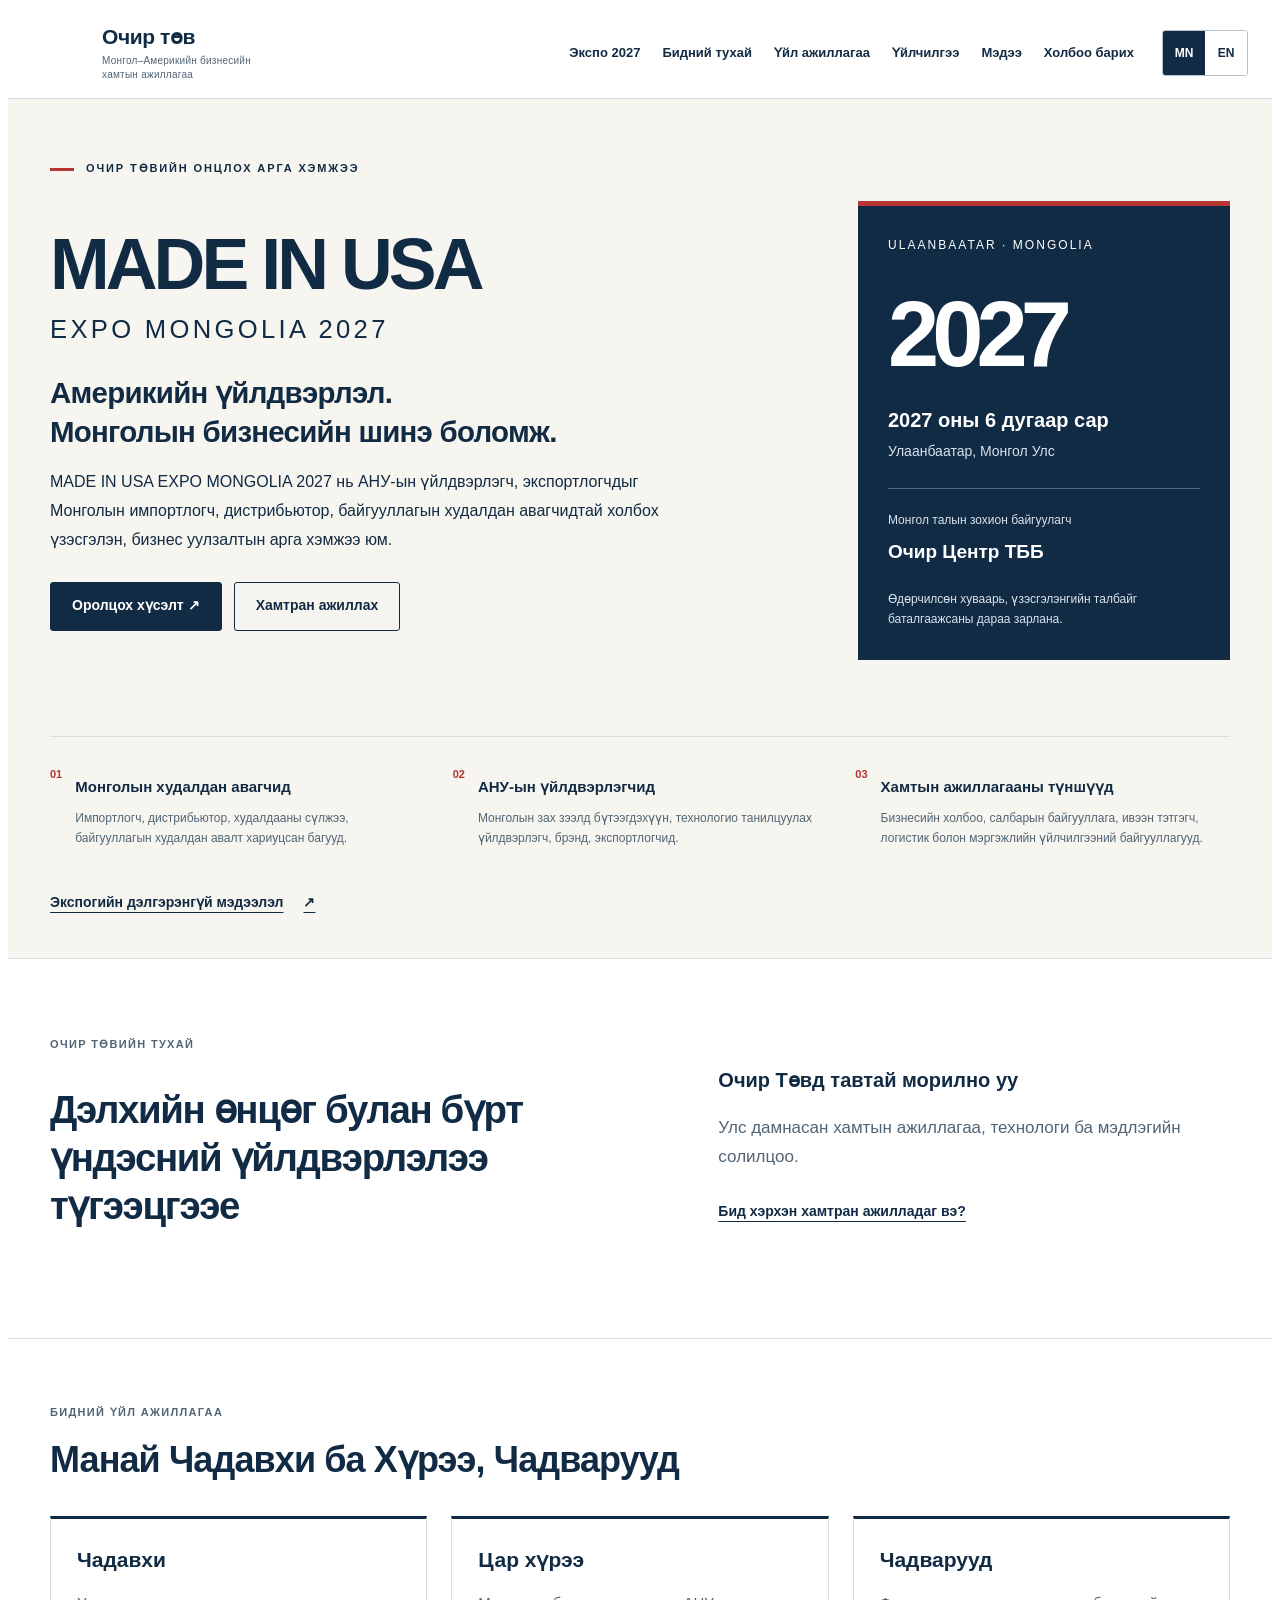
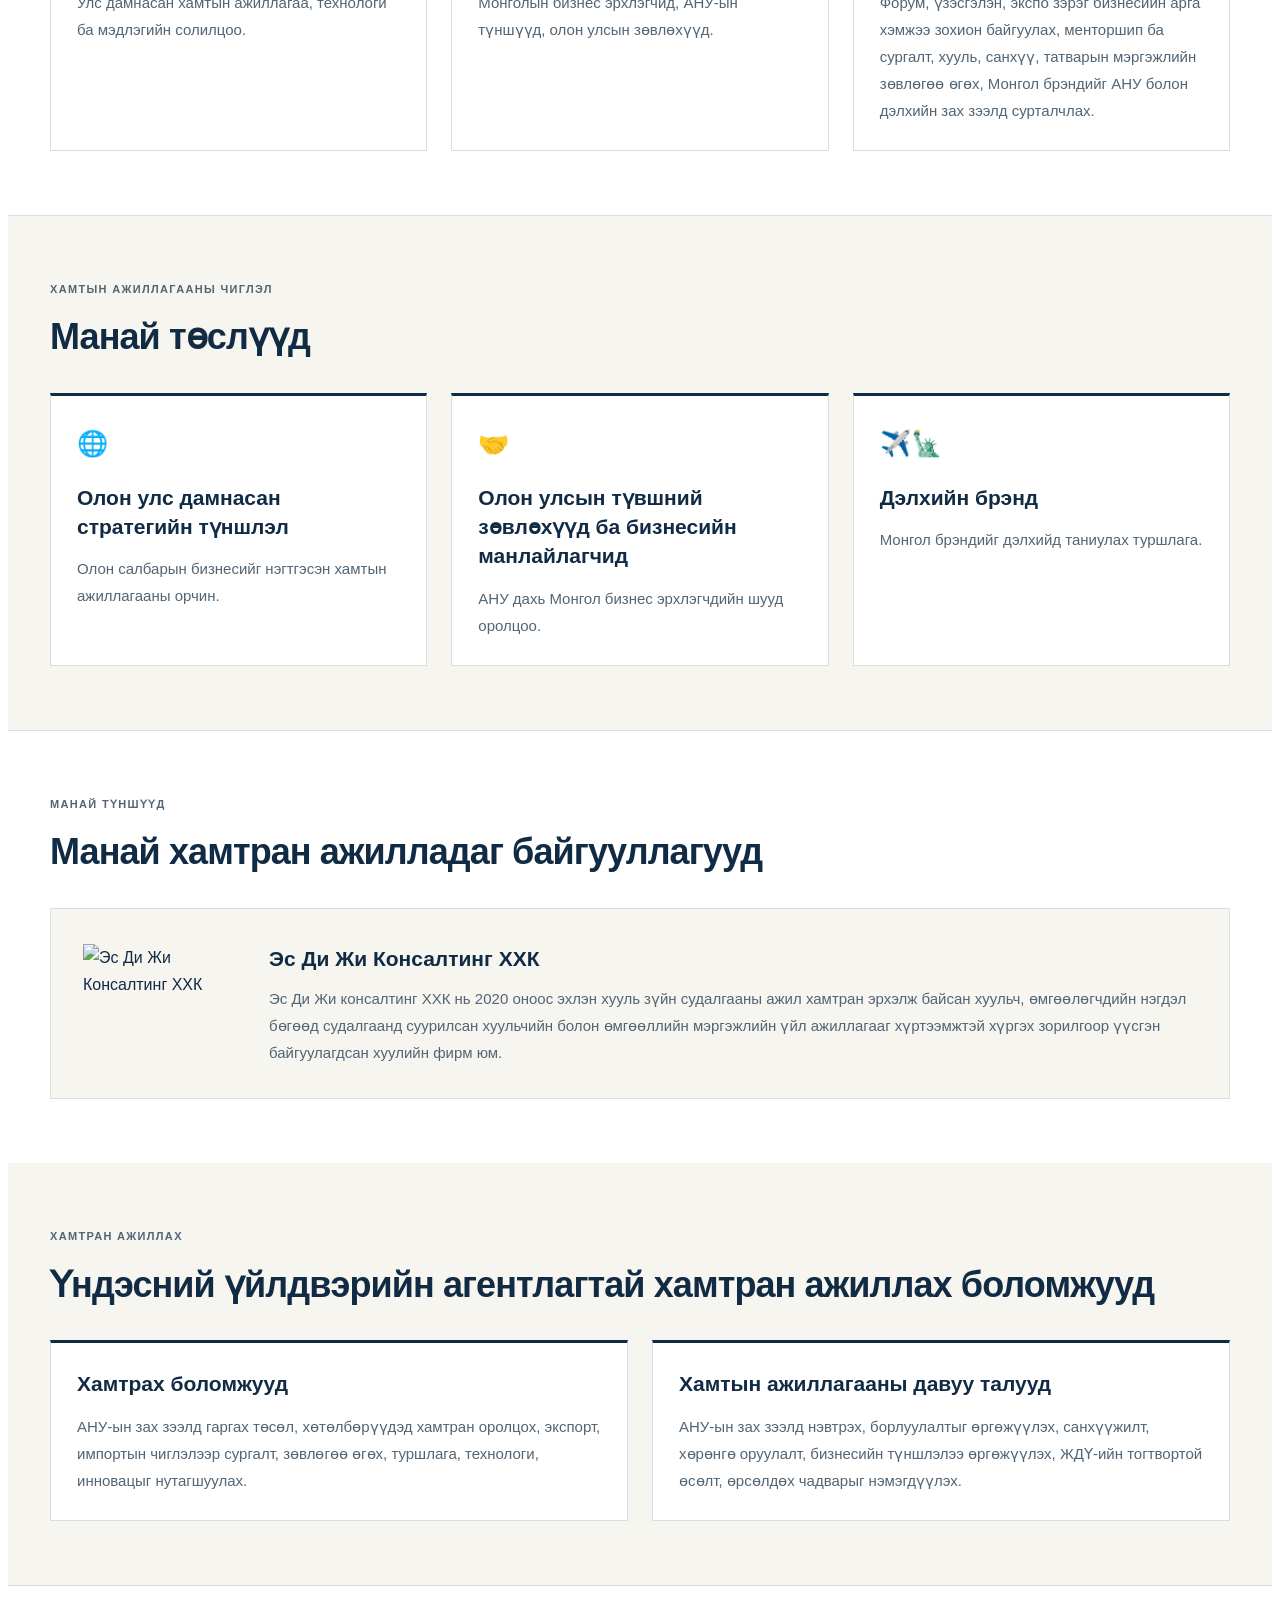
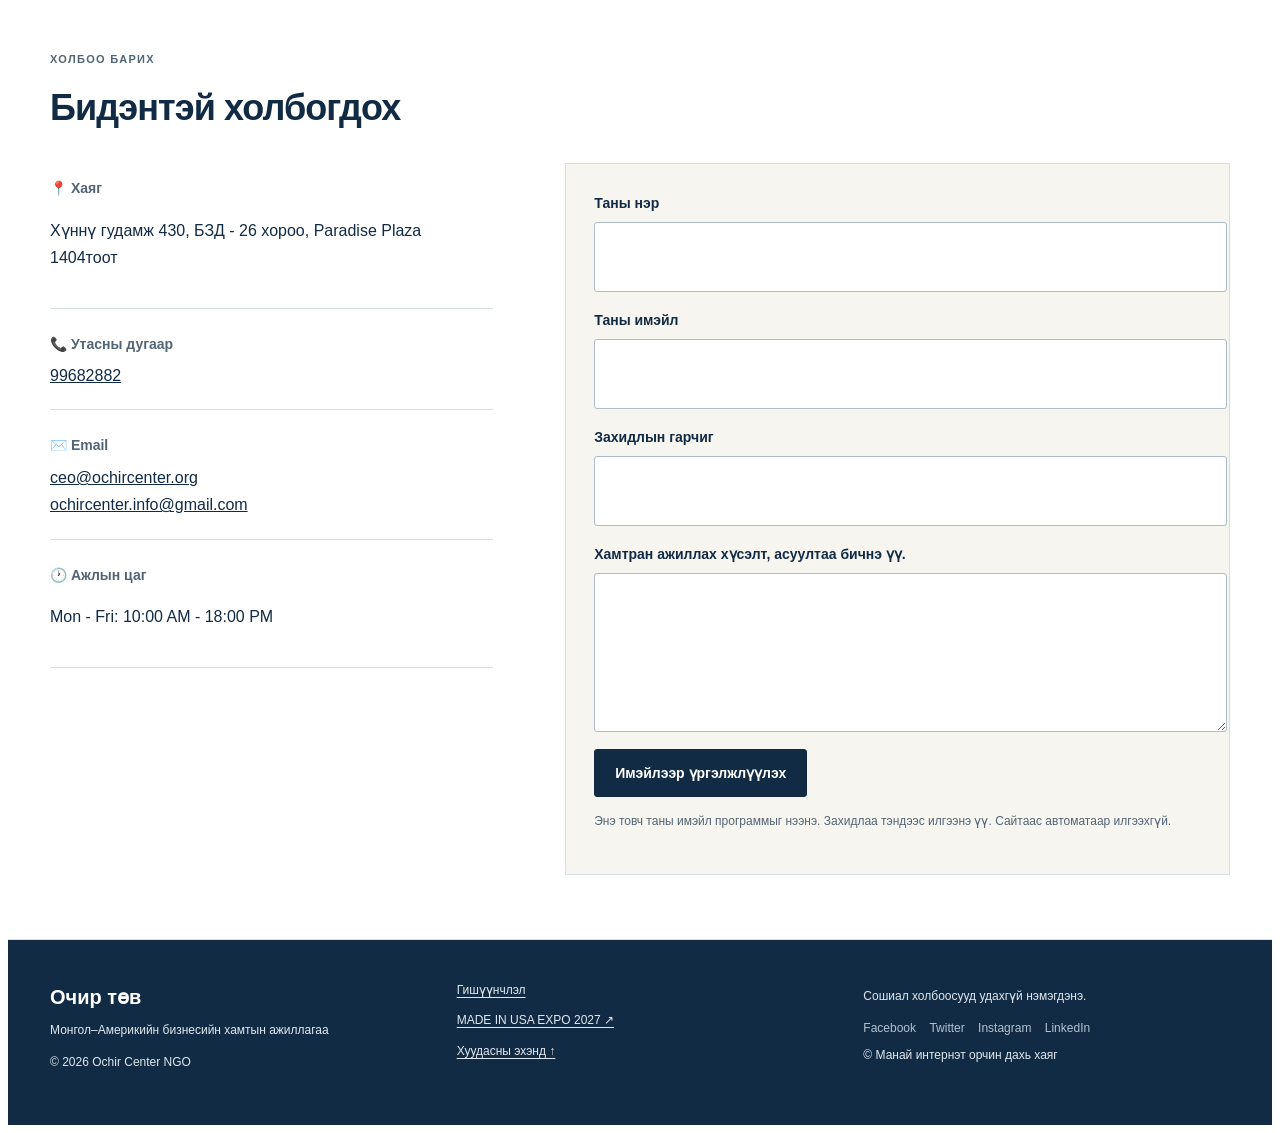
==== commit 2c710824: "Unify Ochir homepage around featured Expo and organization" ====
--- a/index.html
+++ b/index.html
@@ -3,10 +3,13 @@
   <head>
     <meta charset="UTF-8" />
     <meta name="viewport" content="width=device-width, initial-scale=1.0" />
-    <title>Ochir Center</title>
+    <title>Очир төв | Монгол–Америкийн бизнесийн хамтын ажиллагаа</title>
+    <meta name="description" content="Очир төвийн үйл ажиллагаа, хамтын ажиллагааны боломжууд болон MADE IN USA EXPO MONGOLIA 2027 арга хэмжээний мэдээлэл." />
+    <link rel="canonical" href="https://ochircenter.org/" />
 
     <link rel="stylesheet" href="ngo-website/css/styles.css" />
     <link rel="stylesheet" href="ngo-website/css/expo-2027.css?v=20261003-home1" />
+    <link rel="stylesheet" href="ngo-website/css/home-unified.css?v=20261003-v2" />
     <link rel="icon" type="image/png" href="website_logo.png" />
     <link rel="icon" type="image/png" sizes="32x32" href="/favicon-32x32.png" />
     <link rel="icon" type="image/png" sizes="48x48" href="/favicon-48x48.png" />
@@ -31,91 +34,73 @@
     <link rel="manifest" href="/site.webmanifest" />
     <meta name="theme-color" content="#0E2A4A" />
   </head>
-  <body>
-    <!-- Expo 2027: supplied bilingual design, before all original home content. -->
-    <section id="expo-2027" class="oc-expo" data-expo-root aria-label="MADE IN USA EXPO MONGOLIA 2027">
-<a class="oc-expo-skiptocontent" href="#expo-main">Skip to content / Үндсэн хэсэг</a><header class="oc-expo-bar"><div class="oc-expo-wrap oc-expo-nav"><a class="oc-expo-brand" href="#ochir-center">OCHIR CENTER<small>CONNECTING BUSINESSES</small></a><div class="oc-expo-controls"><a href="#ochir-center">Ochir Center ↗</a><div class="oc-expo-lang" aria-label="Language / Хэл"><button type="button" data-expo-lang="mn" aria-pressed="true" lang="mn">MN</button><button type="button" data-expo-lang="en" aria-pressed="false" lang="en">EN</button></div></div></div></header>
-<main id="expo-main"><div data-expo-language="mn" lang="mn"><section class="oc-expo-hero"><div class="oc-expo-wrap"><p class="oc-expo-eyebrow">АНУ–МОНГОЛЫН БИЗНЕСИЙН ХАМТЫН АЖИЛЛАГАА</p><div class="oc-expo-grid"><div><h1 class="oc-expo-wordmark">MADE IN USA<span>EXPO MONGOLIA 2027</span></h1><p class="oc-expo-headline">Америкийн үйлдвэрлэл.<br>Монголын бизнесийн шинэ боломж.</p><p class="oc-expo-intro">MADE IN USA EXPO MONGOLIA 2027 нь АНУ-ын үйлдвэрлэгч, экспортлогчдыг Монголын импортлогч, дистрибьютор, байгууллагын худалдан авагчидтай холбох үзэсгэлэн, бизнес уулзалтын арга хэмжээ юм.</p><div class="oc-expo-actions"><a class="oc-expo-btn oc-expo-primary" href="#expo-contact-mn">Оролцох хүсэлт ↗</a><a class="oc-expo-btn" href="mailto:ceo@ochircenter.org?subject=MADE%20IN%20USA%20EXPO%20MONGOLIA%202027%20%E2%80%94%20Partnership%20enquiry&amp;body=%D0%91%D0%B0%D0%B9%D0%B3%D1%83%D1%83%D0%BB%D0%BB%D0%B0%D0%B3%D0%B0%3A%0A%D0%A3%D0%BB%D1%81%3A%0A%D0%9D%D1%8D%D1%80%2C%20%D0%B0%D0%BB%D0%B1%D0%B0%D0%BD%20%D1%82%D1%83%D1%88%D0%B0%D0%B0%D0%BB%3A%0A%D0%A1%D0%B0%D0%BB%D0%B1%D0%B0%D1%80%3A%0A%D0%91%D2%AF%D1%82%D1%8D%D1%8D%D0%B3%D0%B4%D1%8D%D1%85%D2%AF%D2%AF%D0%BD%20/%20%D1%85%D1%83%D0%B4%D0%B0%D0%BB%D0%B4%D0%B0%D0%BD%20%D0%B0%D0%B2%D0%B0%D0%BB%D1%82%D1%8B%D0%BD%20%D1%85%D1%8D%D1%80%D1%8D%D0%B3%D1%86%D1%8D%D1%8D%3A%0A%D0%9E%D1%80%D0%BE%D0%BB%D1%86%D0%BE%D1%85%20%D1%85%D1%8D%D0%BB%D0%B1%D1%8D%D1%80%3A%0A%D0%98%D0%BC%D1%8D%D0%B9%D0%BB%2C%20%D1%83%D1%82%D0%B0%D1%81%3A%0A">Хамтран ажиллах</a></div></div><aside class="oc-expo-ticket"><p class="oc-expo-ticket-top">ULAANBAATAR · MONGOLIA</p><p class="oc-expo-year">2027</p><dl><dt>2027 оны 6 дугаар сар</dt><dd>Улаанбаатар, Монгол Улс</dd><dt class="oc-expo-org-label">Монгол талын зохион байгуулагч</dt><dd class="oc-expo-org">Очир Центр ТББ</dd></dl><p class="oc-expo-note">Өдөрчилсөн хуваарь, үзэсгэлэнгийн талбайг баталгаажсаны дараа зарлана.</p></aside></div></div></section>
-<section class="oc-expo-section"><div class="oc-expo-wrap"><h2>Зөв түнштэй. Бодит хэрэгцээн дээр.</h2><p class="oc-expo-lead">2027 оны 6 дугаар сард Улаанбаатар хотод зохион байгуулахаар төлөвлөж буй экспо нь бүтээгдэхүүн, технологийг танилцуулахын зэрэгцээ нийлүүлэлт, дистрибьюторын болон урт хугацааны бизнесийн хамтын ажиллагааг эхлүүлэхэд чиглэнэ.</p><p class="oc-expo-lead oc-expo-muted">Зөвхөн бүтээгдэхүүн үзүүлэхээс илүүтэй, худалдан авалтын хэрэгцээ болон нийлүүлэгчийн боломжийг холбож, талуудын шууд хэлэлцээг эхлүүлэх нь экспогийн зорилго.</p></div></section>
-<section class="oc-expo-section"><div class="oc-expo-wrap"><h2>Хэнд зориулагдсан бэ?</h2><div class="oc-expo-cardgrid"><article class="oc-expo-card"><h3>Монголын худалдан авагчид</h3><p class="oc-expo-muted">Импортлогч, дистрибьютор, худалдааны сүлжээ, байгууллагын худалдан авалт хариуцсан багууд.</p><p>АНУ-ын үйлдвэрлэгчтэй шууд танилцаж, бүтээгдэхүүн, нийлүүлэлтийн нөхцөл, борлуулалтын эрх болон хамтын ажиллагааны боломжийг хэлэлцэнэ.</p></article><article class="oc-expo-card"><h3>АНУ-ын үйлдвэрлэгчид</h3><p class="oc-expo-muted">Монголын зах зээлд бүтээгдэхүүн, технологио танилцуулах үйлдвэрлэгч, брэнд, экспортлогчид.</p><p>Зах зээлийн хэрэгцээг ойлгож, боломжит худалдан авагч, импортын болон борлуулалтын түншүүдтэй харилцаа тогтооно.</p></article><article class="oc-expo-card"><h3>Хамтын ажиллагааны түншүүд</h3><p class="oc-expo-muted">Бизнесийн холбоо, салбарын байгууллага, ивээн тэтгэгч, логистик болон мэргэжлийн үйлчилгээний байгууллагууд.</p><p>Салбарын оролцоог өргөжүүлэх, бизнес уулзалт болон арга хэмжээний гүйцэтгэлд хамтран оролцох боломжтой.</p></article></div></div></section>
-<section class="oc-expo-section"><div class="oc-expo-wrap"><h2>Төлөвлөж буй салбарын чиглэлүүд</h2><ul class="oc-expo-sectors"><li>Уул уурхай, барилга, тоног төхөөрөмж</li><li>Хүнс, хөдөө аж ахуй, зочлох үйлчилгээ</li><li>Эрүүл мэнд, эрүүл амьдралын бүтээгдэхүүн</li><li>Дижитал технологи, цэвэр эрчим хүч</li><li>Өргөн хэрэглээ, жижиглэн худалдаа, франчайз</li></ul></div></section>
-<section class="oc-expo-section"><div class="oc-expo-wrap"><p class="oc-expo-eyebrow">ТӨЛӨВЛӨЖ БУЙ ХӨТӨЛБӨРИЙН БҮТЭЦ</p><h2>Үзэсгэлэнгээс урт хугацааны түншлэл рүү.</h2><div class="oc-expo-cardgrid"><article class="oc-expo-step"><b>01</b><h3>Экспогийн өмнө</h3><p>Оролцох сонирхол, бүтээгдэхүүн болон худалдан авалтын хэрэгцээг тодруулж, тохирох бизнес уулзалтуудыг төлөвлөнө.</p></article><article class="oc-expo-step"><b>02</b><h3>Экспогийн үеэр</h3><p>Бүтээгдэхүүн, технологийн танилцуулга, үзүүлэн болон бизнес хоорондын уулзалтаар талууд шууд ярилцана.</p></article><article class="oc-expo-step"><b>03</b><h3>Экспогийн дараа</h3><p>Холбогдсон байгууллагуудын хэлэлцээ, мэдээлэл солилцоо, хамтын ажиллагааны дараагийн алхмыг дэмжинэ.</p></article></div><details class="oc-expo-details"><summary>Монголын зах зээлээс эхэлж, бүс нутгийн боломжийг судлах</summary><p>Экспогийн үндсэн чиглэл нь Монголын зах зээл дэх хамтын ажиллагаа юм. Хятад, Орос болон бүс нутгийн бусад зах зээлтэй холбогдох боломжийг сонирхсон байгууллагууд тусдаа зах зээлийн судалгаа, түншийн шалгалт, холбогдох зохицуулалтын үнэлгээ хийж судлах шаардлагатай. Монголд оролцох нь бусад улсын зах зээлд автоматаар нэвтрэх эрх, борлуулалтын баталгаа болохгүй.</p></details></div></section>
-<section class="oc-expo-section oc-expo-contact" id="expo-contact-mn"><div class="oc-expo-wrap oc-expo-contact-grid"><div><h2>Бизнесийн дараагийн холбоогоо эндээс эхлүүлээрэй.</h2><p class="oc-expo-lead">Экспод оролцох, худалдан авагчаар холбогдох эсвэл хамтран ажиллах сонирхлоо Очир Центрт илгээнэ үү.</p><div class="oc-expo-actions"><a class="oc-expo-btn oc-expo-primary" href="mailto:ceo@ochircenter.org?subject=MADE%20IN%20USA%20EXPO%20MONGOLIA%202027%20%E2%80%94%20Participation%20enquiry&amp;body=%D0%91%D0%B0%D0%B9%D0%B3%D1%83%D1%83%D0%BB%D0%BB%D0%B0%D0%B3%D0%B0%3A%0A%D0%A3%D0%BB%D1%81%3A%0A%D0%9D%D1%8D%D1%80%2C%20%D0%B0%D0%BB%D0%B1%D0%B0%D0%BD%20%D1%82%D1%83%D1%88%D0%B0%D0%B0%D0%BB%3A%0A%D0%A1%D0%B0%D0%BB%D0%B1%D0%B0%D1%80%3A%0A%D0%91%D2%AF%D1%82%D1%8D%D1%8D%D0%B3%D0%B4%D1%8D%D1%85%D2%AF%D2%AF%D0%BD%20/%20%D1%85%D1%83%D0%B4%D0%B0%D0%BB%D0%B4%D0%B0%D0%BD%20%D0%B0%D0%B2%D0%B0%D0%BB%D1%82%D1%8B%D0%BD%20%D1%85%D1%8D%D1%80%D1%8D%D0%B3%D1%86%D1%8D%D1%8D%3A%0A%D0%9E%D1%80%D0%BE%D0%BB%D1%86%D0%BE%D1%85%20%D1%85%D1%8D%D0%BB%D0%B1%D1%8D%D1%80%3A%0A%D0%98%D0%BC%D1%8D%D0%B9%D0%BB%2C%20%D1%83%D1%82%D0%B0%D1%81%3A%0A">Оролцох хүсэлт ↗</a><a class="oc-expo-btn" href="mailto:ceo@ochircenter.org?subject=MADE%20IN%20USA%20EXPO%20MONGOLIA%202027%20%E2%80%94%20Partnership%20enquiry&amp;body=%D0%91%D0%B0%D0%B9%D0%B3%D1%83%D1%83%D0%BB%D0%BB%D0%B0%D0%B3%D0%B0%3A%0A%D0%A3%D0%BB%D1%81%3A%0A%D0%9D%D1%8D%D1%80%2C%20%D0%B0%D0%BB%D0%B1%D0%B0%D0%BD%20%D1%82%D1%83%D1%88%D0%B0%D0%B0%D0%BB%3A%0A%D0%A1%D0%B0%D0%BB%D0%B1%D0%B0%D1%80%3A%0A%D0%91%D2%AF%D1%82%D1%8D%D1%8D%D0%B3%D0%B4%D1%8D%D1%85%D2%AF%D2%AF%D0%BD%20/%20%D1%85%D1%83%D0%B4%D0%B0%D0%BB%D0%B4%D0%B0%D0%BD%20%D0%B0%D0%B2%D0%B0%D0%BB%D1%82%D1%8B%D0%BD%20%D1%85%D1%8D%D1%80%D1%8D%D0%B3%D1%86%D1%8D%D1%8D%3A%0A%D0%9E%D1%80%D0%BE%D0%BB%D1%86%D0%BE%D1%85%20%D1%85%D1%8D%D0%BB%D0%B1%D1%8D%D1%80%3A%0A%D0%98%D0%BC%D1%8D%D0%B9%D0%BB%2C%20%D1%83%D1%82%D0%B0%D1%81%3A%0A">Хамтран ажиллах</a></div><p class="oc-expo-fineprint">Имэйлдээ байгууллагын нэр, улс, салбар, бүтээгдэхүүн эсвэл худалдан авалтын хэрэгцээ, холбоо барих мэдээллээ оруулна уу.</p><p class="oc-expo-fineprint">Товч нь таны имэйл программыг нээнэ. Хүсэлтээ илгээх нь оролцоо баталгаажсан гэсэн үг биш.</p></div><dl><dt>Монгол талын зохион байгуулагч</dt><dd>Очир Центр ТББ</dd><dt>Имэйл</dt><dd><a href="mailto:ceo@ochircenter.org">ceo@ochircenter.org</a></dd><dt>Утас</dt><dd><a href="tel:+97699682882">+976 9968 2882</a></dd></dl></div></section></div><div data-expo-language="en" lang="en" hidden><section class="oc-expo-hero"><div class="oc-expo-wrap"><p class="oc-expo-eyebrow">U.S.–MONGOLIA BUSINESS CONNECTIONS</p><div class="oc-expo-grid"><div><h1 class="oc-expo-wordmark">MADE IN USA<span>EXPO MONGOLIA 2027</span></h1><p class="oc-expo-headline">American manufacturing.<br>New opportunities in Mongolia.</p><p class="oc-expo-intro">MADE IN USA EXPO MONGOLIA 2027 is a trade exhibition and business matchmaking event connecting U.S. manufacturers and exporters with Mongolian importers, distributors and institutional buyers.</p><div class="oc-expo-actions"><a class="oc-expo-btn oc-expo-primary" href="#expo-contact-en">Participation enquiries ↗</a><a class="oc-expo-btn" href="mailto:ceo@ochircenter.org?subject=MADE%20IN%20USA%20EXPO%20MONGOLIA%202027%20%E2%80%94%20Partnership%20enquiry&amp;body=Organization%3A%0ACountry%3A%0AName%20and%20position%3A%0ASector%3A%0AProducts%20/%20procurement%20interests%3A%0AParticipation%20type%3A%0AEmail%20and%20phone%3A%0A">Become a partner</a></div></div><aside class="oc-expo-ticket"><p class="oc-expo-ticket-top">ULAANBAATAR · MONGOLIA</p><p class="oc-expo-year">2027</p><dl><dt>June 2027</dt><dd>Ulaanbaatar, Mongolia</dd><dt class="oc-expo-org-label">Mongolia-side organizer</dt><dd class="oc-expo-org">Ochir Center NGO</dd></dl><p class="oc-expo-note">Exact dates and the exhibition venue will be announced once confirmed.</p></aside></div></div></section>
-<section class="oc-expo-section"><div class="oc-expo-wrap"><h2>The right partners. Real business needs.</h2><p class="oc-expo-lead">Planned for June 2027 in Ulaanbaatar, the expo is designed to showcase products and technologies, facilitate direct business discussions, and help participants explore supply, distribution and long-term commercial partnerships.</p><p class="oc-expo-lead oc-expo-muted">More than a product showcase, the expo aims to connect buyer needs with supplier capabilities and create a starting point for direct commercial discussions.</p></div></section>
-<section class="oc-expo-section"><div class="oc-expo-wrap"><h2>Who is it for?</h2><div class="oc-expo-cardgrid"><article class="oc-expo-card"><h3>Mongolian buyers</h3><p class="oc-expo-muted">Importers, distributors, retail networks and institutional procurement teams.</p><p>Meet U.S. manufacturers directly and discuss products, supply terms, distribution opportunities and potential partnerships.</p></article><article class="oc-expo-card"><h3>U.S. manufacturers</h3><p class="oc-expo-muted">Manufacturers, brands and exporters exploring Mongolia for their products and technologies.</p><p>Understand local demand and build relationships with prospective buyers, import partners and distributors.</p></article><article class="oc-expo-card"><h3>Partners and supporters</h3><p class="oc-expo-muted">Business associations, industry organizations, sponsors, logistics providers and professional service firms.</p><p>Explore ways to support sector participation, business meetings and event delivery.</p></article></div></div></section>
-<section class="oc-expo-section"><div class="oc-expo-wrap"><h2>Planned sector priorities</h2><ul class="oc-expo-sectors"><li>Mining, construction & equipment</li><li>Food, agriculture & hospitality</li><li>Health & wellness products</li><li>Digital technology & clean energy</li><li>Consumer goods, retail & franchises</li></ul></div></section>
-<section class="oc-expo-section"><div class="oc-expo-wrap"><p class="oc-expo-eyebrow">PLANNED EVENT FORMAT</p><h2>From a first meeting to a lasting partnership.</h2><div class="oc-expo-cardgrid"><article class="oc-expo-step"><b>01</b><h3>Before the expo</h3><p>Identify participant interests, product offerings and procurement needs to plan relevant business meetings.</p></article><article class="oc-expo-step"><b>02</b><h3>During the expo</h3><p>Connect through product and technology presentations, demonstrations and direct business-to-business meetings.</p></article><article class="oc-expo-step"><b>03</b><h3>After the expo</h3><p>Support continued discussions, information exchange and next steps between connected organizations.</p></article></div><details class="oc-expo-details"><summary>Start with Mongolia. Explore regional possibilities separately.</summary><p>The expo focuses first on opportunities in Mongolia. Participants interested in China, Russia or other regional markets should undertake separate market research, partner due diligence and regulatory assessments. Participation in Mongolia does not provide automatic access to another market or guarantee sales.</p></details></div></section>
-<section class="oc-expo-section oc-expo-contact" id="expo-contact-en"><div class="oc-expo-wrap oc-expo-contact-grid"><div><h2>Start your next business connection here.</h2><p class="oc-expo-lead">Contact Ochir Center to express interest in exhibiting, joining as a buyer or partnering with the expo.</p><div class="oc-expo-actions"><a class="oc-expo-btn oc-expo-primary" href="mailto:ceo@ochircenter.org?subject=MADE%20IN%20USA%20EXPO%20MONGOLIA%202027%20%E2%80%94%20Participation%20enquiry&amp;body=Organization%3A%0ACountry%3A%0AName%20and%20position%3A%0ASector%3A%0AProducts%20/%20procurement%20interests%3A%0AParticipation%20type%3A%0AEmail%20and%20phone%3A%0A">Participation enquiries ↗</a><a class="oc-expo-btn" href="mailto:ceo@ochircenter.org?subject=MADE%20IN%20USA%20EXPO%20MONGOLIA%202027%20%E2%80%94%20Partnership%20enquiry&amp;body=Organization%3A%0ACountry%3A%0AName%20and%20position%3A%0ASector%3A%0AProducts%20/%20procurement%20interests%3A%0AParticipation%20type%3A%0AEmail%20and%20phone%3A%0A">Become a partner</a></div><p class="oc-expo-fineprint">Include your organization, country, sector, products or procurement interests, and contact details in your email.</p><p class="oc-expo-fineprint">The buttons open your email application. Sending an enquiry does not confirm participation.</p></div><dl><dt>Mongolia-side organizer</dt><dd>Ochir Center NGO</dd><dt>Email</dt><dd><a href="mailto:ceo@ochircenter.org">ceo@ochircenter.org</a></dd><dt>Phone</dt><dd><a href="tel:+97699682882">+976 9968 2882</a></dd></dl></div></section></div></main><footer class="oc-expo-footer"><div class="oc-expo-wrap"><span>© 2026 Ochir Center NGO · MADE IN USA EXPO MONGOLIA 2027</span><a href="#ochir-center">Ochir Center ↗</a></div></footer>
-    </section>
-    <nav id="ochir-center" class="navbar">
-      <div class="nav-container">
-        <div>
-          <img class="logo" src="clipart.png" alt="Ochir Center logo" />
-        </div>
-        <ul class="nav-menu">
-          <li><a href="#home" class="nav-link" data-i18n="nav.about"></a></li>
-          <li>
-            <a href="#mission" class="nav-link" data-i18n="nav.mission"></a>
-          </li>
-          <li>
-            <a href="#projects" class="nav-link" data-i18n="nav.projects"></a>
-          </li>
-          <li>
-            <link rel="stylesheet" href="uilchilgee.html"/>
-            <a href="uilchilgee.html" class="nav-link" data-i18n="nav.uilchilgee"></a>
-          </li>
-          <li>
-            <a href="#contact" class="nav-link" data-i18n="nav.contact"></a>
-          </li>
-          <li>
-            <a
-              href="#membership"
-              class="nav-link"
-              data-i18n="nav.membership"
-            ></a>
-          </li>
-          <li>
-            <link rel="stylesheet" href="medeelel.html" />
-            <a href="medeelel.html" class="nav-link" data-i18n="nav.news"></a>
-          </li>
-        </ul>
-        <li class="nav-lang-switch">
-          <button data-change-lang="mn" class="lang-text">MN</button>
-          <span class="divider">|</span>
-          <button data-change-lang="en" class="lang-text">EN</button>
-        </li>
-        <div class="hamburger">
-          <span></span>
-          <span></span>
-          <span></span>
-        </div>
-      </div>
-    </nav>
-
-    <!-- Hero Section -->
-    <section id="home" class="hero">
-      <div class="hero-content">
-        <h1 data-i18n="hero.title"></h1>
-        <p data-i18n="hero.subtitle"></p>
-      </div>
-    </section>
-
+  <body class="ochir-home" id="top">
+    <a class="skip-link" href="#expo-main">Үндсэн хэсэг рүү / Skip to content</a>
+    <header class="site-header" id="ochir-center">
+      <div class="site-header-inner">
+        <a class="site-brand" href="#top" aria-label="Очир төв — нүүр хуудас">
+          <span class="brand-mark"><img src="clipart.png" alt="" width="1920" height="1080" /></span>
+          <span><strong data-i18n="site.name">Очир төв</strong><small data-i18n="site.tagline">Монгол–Америкийн бизнесийн хамтын ажиллагаа</small></span>
+        </a>
+        <nav aria-label="Үндсэн цэс / Main navigation">
+          <ul class="nav-menu" id="site-menu"><li><a class="nav-link" href="#expo-2027" data-i18n="nav.expo">Экспо 2027</a></li>
+<li><a class="nav-link" href="#home" data-i18n="nav.about">Бидний тухай</a></li>
+<li><a class="nav-link" href="#mission" data-i18n="nav.mission">Үйл ажиллагаа</a></li>
+<li><a class="nav-link" href="uilchilgee.html" data-i18n="nav.uilchilgee">Үйлчилгээ</a></li>
+<li><a class="nav-link" href="medeelel.html" data-i18n="nav.news">Мэдээ</a></li>
+<li><a class="nav-link" href="#contact" data-i18n="nav.contact">Холбоо барих</a></li></ul>
+        </nav>
+        <div class="header-controls">
+          <div class="site-language" aria-label="Хэл / Language">
+            <button type="button" data-change-lang="mn" aria-pressed="true" lang="mn">MN</button>
+            <button type="button" data-change-lang="en" aria-pressed="false" lang="en">EN</button>
+          </div>
+          <button class="menu-toggle" type="button" data-menu-toggle aria-controls="site-menu" aria-expanded="false">
+            <span data-i18n="nav.menu">Цэс</span><span class="menu-lines" aria-hidden="true"></span>
+          </button>
+        </div>
+      </div>
+    </header>
+    <main id="expo-main">
+      <section id="expo-2027" class="oc-expo" data-expo-root aria-label="MADE IN USA EXPO MONGOLIA 2027">
+<div data-expo-language="mn" lang="mn">
+<section class="oc-expo-hero"><div class="oc-expo-wrap"><p class="oc-expo-eyebrow">ОЧИР ТӨВИЙН ОНЦЛОХ АРГА ХЭМЖЭЭ</p><div class="oc-expo-grid"><div><h1 class="oc-expo-wordmark">MADE IN USA<span>EXPO MONGOLIA 2027</span></h1><p class="oc-expo-headline">Америкийн үйлдвэрлэл.<br>Монголын бизнесийн шинэ боломж.</p><p class="oc-expo-intro">MADE IN USA EXPO MONGOLIA 2027 нь АНУ-ын үйлдвэрлэгч, экспортлогчдыг Монголын импортлогч, дистрибьютор, байгууллагын худалдан авагчидтай холбох үзэсгэлэн, бизнес уулзалтын арга хэмжээ юм.</p><div class="oc-expo-actions"><a class="oc-expo-btn oc-expo-primary" href="expo-2027.html?lang=mn#expo-contact-mn">Оролцох хүсэлт ↗</a><a class="oc-expo-btn" href="mailto:ceo@ochircenter.org?subject=MADE%20IN%20USA%20EXPO%20MONGOLIA%202027%20%E2%80%94%20Partnership%20enquiry&amp;body=%D0%91%D0%B0%D0%B9%D0%B3%D1%83%D1%83%D0%BB%D0%BB%D0%B0%D0%B3%D0%B0%3A%0A%D0%A3%D0%BB%D1%81%3A%0A%D0%9D%D1%8D%D1%80%2C%20%D0%B0%D0%BB%D0%B1%D0%B0%D0%BD%20%D1%82%D1%83%D1%88%D0%B0%D0%B0%D0%BB%3A%0A%D0%A1%D0%B0%D0%BB%D0%B1%D0%B0%D1%80%3A%0A%D0%91%D2%AF%D1%82%D1%8D%D1%8D%D0%B3%D0%B4%D1%8D%D1%85%D2%AF%D2%AF%D0%BD%20/%20%D1%85%D1%83%D0%B4%D0%B0%D0%BB%D0%B4%D0%B0%D0%BD%20%D0%B0%D0%B2%D0%B0%D0%BB%D1%82%D1%8B%D0%BD%20%D1%85%D1%8D%D1%80%D1%8D%D0%B3%D1%86%D1%8D%D1%8D%3A%0A%D0%9E%D1%80%D0%BE%D0%BB%D1%86%D0%BE%D1%85%20%D1%85%D1%8D%D0%BB%D0%B1%D1%8D%D1%80%3A%0A%D0%98%D0%BC%D1%8D%D0%B9%D0%BB%2C%20%D1%83%D1%82%D0%B0%D1%81%3A%0A">Хамтран ажиллах</a></div></div><aside class="oc-expo-ticket"><p class="oc-expo-ticket-top">ULAANBAATAR · MONGOLIA</p><p class="oc-expo-year">2027</p><dl><dt>2027 оны 6 дугаар сар</dt><dd>Улаанбаатар, Монгол Улс</dd><dt class="oc-expo-org-label">Монгол талын зохион байгуулагч</dt><dd class="oc-expo-org">Очир Центр ТББ</dd></dl><p class="oc-expo-note">Өдөрчилсөн хуваарь, үзэсгэлэнгийн талбайг баталгаажсаны дараа зарлана.</p></aside></div></div></section>
+<div class="expo-overview oc-expo-wrap"><div class="expo-audiences"><article><span class="audience-number" aria-hidden="true">01</span><div><h3>Монголын худалдан авагчид</h3><p>Импортлогч, дистрибьютор, худалдааны сүлжээ, байгууллагын худалдан авалт хариуцсан багууд.</p></div></article>
+<article><span class="audience-number" aria-hidden="true">02</span><div><h3>АНУ-ын үйлдвэрлэгчид</h3><p>Монголын зах зээлд бүтээгдэхүүн, технологио танилцуулах үйлдвэрлэгч, брэнд, экспортлогчид.</p></div></article>
+<article><span class="audience-number" aria-hidden="true">03</span><div><h3>Хамтын ажиллагааны түншүүд</h3><p>Бизнесийн холбоо, салбарын байгууллага, ивээн тэтгэгч, логистик болон мэргэжлийн үйлчилгээний байгууллагууд.</p></div></article></div><a class="text-link" href="expo-2027.html?lang=mn">Экспогийн дэлгэрэнгүй мэдээлэл <span aria-hidden="true">↗</span></a></div>
+</div>
+<div data-expo-language="en" lang="en" hidden>
+<section class="oc-expo-hero"><div class="oc-expo-wrap"><p class="oc-expo-eyebrow">FEATURED EVENT BY OCHIR CENTER</p><div class="oc-expo-grid"><div><h1 class="oc-expo-wordmark">MADE IN USA<span>EXPO MONGOLIA 2027</span></h1><p class="oc-expo-headline">American manufacturing.<br>New opportunities in Mongolia.</p><p class="oc-expo-intro">MADE IN USA EXPO MONGOLIA 2027 is a trade exhibition and business matchmaking event connecting U.S. manufacturers and exporters with Mongolian importers, distributors and institutional buyers.</p><div class="oc-expo-actions"><a class="oc-expo-btn oc-expo-primary" href="expo-2027.html?lang=en#expo-contact-en">Participation enquiries ↗</a><a class="oc-expo-btn" href="mailto:ceo@ochircenter.org?subject=MADE%20IN%20USA%20EXPO%20MONGOLIA%202027%20%E2%80%94%20Partnership%20enquiry&amp;body=Organization%3A%0ACountry%3A%0AName%20and%20position%3A%0ASector%3A%0AProducts%20/%20procurement%20interests%3A%0AParticipation%20type%3A%0AEmail%20and%20phone%3A%0A">Become a partner</a></div></div><aside class="oc-expo-ticket"><p class="oc-expo-ticket-top">ULAANBAATAR · MONGOLIA</p><p class="oc-expo-year">2027</p><dl><dt>June 2027</dt><dd>Ulaanbaatar, Mongolia</dd><dt class="oc-expo-org-label">Mongolia-side organizer</dt><dd class="oc-expo-org">Ochir Center NGO</dd></dl><p class="oc-expo-note">Exact dates and the exhibition venue will be announced once confirmed.</p></aside></div></div></section>
+<div class="expo-overview oc-expo-wrap"><div class="expo-audiences"><article><span class="audience-number" aria-hidden="true">01</span><div><h3>Mongolian buyers</h3><p>Importers, distributors, retail networks and institutional procurement teams.</p></div></article>
+<article><span class="audience-number" aria-hidden="true">02</span><div><h3>U.S. manufacturers</h3><p>Manufacturers, brands and exporters exploring Mongolia for their products and technologies.</p></div></article>
+<article><span class="audience-number" aria-hidden="true">03</span><div><h3>Partners and supporters</h3><p>Business associations, industry organizations, sponsors, logistics providers and professional service firms.</p></div></article></div><a class="text-link" href="expo-2027.html?lang=en">Explore the full Expo programme <span aria-hidden="true">↗</span></a></div>
+</div>
+
+      </section>
+      <section id="home" class="about-ochir">
+        <div class="container about-grid">
+          <div><p class="eyebrow" data-i18n="about.label">ОЧИР ТӨВИЙН ТУХАЙ</p><h2 data-i18n="hero.subtitle">Дэлхийн өнцөг булан бүрт үндэсний үйлдвэрлэлээ түгээцгээе</h2></div>
+          <div><p class="about-welcome" data-i18n="hero.title">Очир Төвд тавтай морилно уу</p><p class="about-description" data-i18n="mission.capability.text">Улс дамнасан хамтын ажиллагаа, технологи ба мэдлэгийн солилцоо.</p>
+            <a class="text-link" href="#mission" data-i18n="about.more">Бид хэрхэн хамтран ажилладаг вэ?</a>
+          </div>
+        </div>
+      </section>
     <!-- Mission / Capabilities -->
     <section id="mission" class="mission">
       <div class="container">
-        <h2 data-i18n="mission.title"></h2>
+        <p class="eyebrow" data-i18n="mission.label">БИДНИЙ ҮЙЛ АЖИЛЛАГАА</p><h2 data-i18n="mission.title">Манай Чадавхи ба Хүрээ, Чадварууд</h2>
         <div class="mission-content">
           <div class="mission-box">
-            <h3 data-i18n="mission.capability.title"></h3>
-            <p data-i18n="mission.capability.text"></p>
+            <h3 data-i18n="mission.capability.title">Чадавхи</h3>
+            <p data-i18n="mission.capability.text">Улс дамнасан хамтын ажиллагаа, технологи ба мэдлэгийн солилцоо.</p>
           </div>
           <div class="mission-box">
-            <h3 data-i18n="mission.scope.title"></h3>
-            <p data-i18n="mission.scope.text"></p>
+            <h3 data-i18n="mission.scope.title">Цар хүрээ</h3>
+            <p data-i18n="mission.scope.text">Монголын бизнес эрхлэгчид, АНУ-ын түншүүд, олон улсын зөвлөхүүд.</p>
           </div>
           <div class="mission-box">
-            <h3 data-i18n="mission.skills.title"></h3>
-            <p data-i18n="mission.skills.text"></p>
+            <h3 data-i18n="mission.skills.title">Чадварууд</h3>
+            <p data-i18n="mission.skills.text">Форум, үзэсгэлэн, экспо зэрэг бизнесийн арга хэмжээ зохион байгуулах, менторшип ба сургалт, хууль, санхүү, татварын мэргэжлийн зөвлөгөө өгөх, Монгол брэндийг АНУ болон дэлхийн зах зээлд сурталчлах.</p>
           </div>
         </div>
       </div>
@@ -124,333 +109,270 @@
     <!-- Projects Section -->
     <section id="projects" class="projects">
       <div class="container">
-        <h2 data-i18n="projects.title"></h2>
+        <p class="eyebrow" data-i18n="projects.label">ХАМТЫН АЖИЛЛАГААНЫ ЧИГЛЭЛ</p><h2 data-i18n="projects.title">Манай төслүүд</h2>
         <div class="projects-grid">
           <div class="project-card">
             <div class="project-icon">🌐</div>
-            <h3 data-i18n="projects.card1.title"></h3>
-            <p data-i18n="projects.card1.text"></p>
+            <h3 data-i18n="projects.card1.title">Олон улс дамнасан стратегийн түншлэл</h3>
+            <p data-i18n="projects.card1.text">Олон салбарын бизнесийг нэгтгэсэн хамтын ажиллагааны орчин.</p>
           </div>
           <div class="project-card">
             <div class="project-icon">🤝</div>
-            <h3 data-i18n="projects.card2.title"></h3>
-            <p data-i18n="projects.card2.text"></p>
+            <h3 data-i18n="projects.card2.title">Олон улсын түвшний зөвлөхүүд ба бизнесийн манлайлагчид</h3>
+            <p data-i18n="projects.card2.text">АНУ дахь Монгол бизнес эрхлэгчдийн шууд оролцоо.</p>
           </div>
           <div class="project-card">
             <div class="project-icon">✈️🗽</div>
-            <h3 data-i18n="projects.card3.title"></h3>
-            <p data-i18n="projects.card3.text"></p>
+            <h3 data-i18n="projects.card3.title">Дэлхийн брэнд</h3>
+            <p data-i18n="projects.card3.text">Монгол брэндийг дэлхийд таниулах туршлага.</p>
           </div>
         </div>
       </div>
     </section>
     <!-- Partners -->
     <section class="partners-section" id="partners">
-      <h2 class="partners-title" data-i18n="partnership"></h2>
+      <p class="eyebrow" data-i18n="partners.label">МАНАЙ ТҮНШҮҮД</p><h2 class="partners-title" data-i18n="partnership">Манай хамтран ажилладаг байгууллагууд</h2>
       <div class="partners-grid">
         <!-- Partner 1 -->
         <div class="partner-card">
-          <img src="huuliperm.png" alt="Company 1" class="partner-logo" />
-          <div class="partner-name" data-i18n="company-name"></div>
-          <div class="partner-desc" data-i18n="company-about"></div>
+          <img src="huuliperm.png" alt="Эс Ди Жи Консалтинг ХХК" class="partner-logo" />
+          <div class="partner-name" data-i18n="company-name">Эс Ди Жи Консалтинг ХХК</div>
+          <div class="partner-desc" data-i18n="company-about">Эс Ди Жи консалтинг ХХК нь 2020 оноос эхлэн хууль зүйн судалгааны ажил хамтран эрхэлж байсан хуульч, өмгөөлөгчдийн нэгдэл бөгөөд судалгаанд суурилсан хуульчийн болон өмгөөллийн мэргэжлийн үйл ажиллагааг хүртээмжтэй хүргэх зорилгоор үүсгэн байгуулагдсан хуулийн фирм юм.</div>
         </div>
       </div>
     </section>
 
     <!-- Get Involved Section -->
-    <section class="get-involved">
+    <section class="get-involved" id="membership">
       <div class="container">
-        <h2 data-i18n="involved.title"></h2>
+        <p class="eyebrow" data-i18n="membership.label">ХАМТРАН АЖИЛЛАХ</p><h2 data-i18n="involved.title">Үндэсний үйлдвэрийн агентлагтай хамтран ажиллах боломжууд</h2>
         <div class="get-involved-content">
           <div class="involvement-card">
-            <h3 data-i18n="involved.card1.title"></h3>
-            <p data-i18n="involved.card1.text"></p>
+            <h3 data-i18n="involved.card1.title">Хамтрах боломжууд</h3>
+            <p data-i18n="involved.card1.text">АНУ-ын зах зээлд гаргах төсөл, хөтөлбөрүүдэд хамтран оролцох, экспорт, импортын чиглэлээр сургалт, зөвлөгөө өгөх, туршлага, технологи, инновацыг нутагшуулах.</p>
           </div>
           <div class="involvement-card">
-            <h3 data-i18n="involved.card2.title"></h3>
-            <p data-i18n="involved.card2.text"></p>
+            <h3 data-i18n="involved.card2.title">Хамтын ажиллагааны давуу талууд</h3>
+            <p data-i18n="involved.card2.text">АНУ-ын зах зээлд нэвтрэх, борлуулалтыг өргөжүүлэх, санхүүжилт, хөрөнгө оруулалт, бизнесийн түншлэлээ өргөжүүлэх, ЖДҮ-ийн тогтвортой өсөлт, өрсөлдөх чадварыг нэмэгдүүлэх.</p>
           </div>
         </div>
       </div>
     </section>
 
-    <!-- Contact Section -->
-    <section id="contact" class="contact">
-      <div class="container">
-        <h2 data-i18n="contact.title"></h2>
-        <div class="contact-content">
-          <div class="contact-info">
-            <div class="info-item">
-              <h4 data-i18n="contact.address.title"></h4>
-              <p data-i18n="contact.address.text"></p>
+
+      <section id="contact" class="contact">
+        <span id="expo-contact-mn" class="anchor-alias"></span><span id="expo-contact-en" class="anchor-alias"></span>
+        <div class="container">
+          <p class="eyebrow" data-i18n="contact.label">ХОЛБОО БАРИХ</p><h2 data-i18n="contact.title">Бидэнтэй холбогдох</h2>
+          <div class="contact-content">
+            <div class="contact-info">
+              <div class="info-item"><h3 data-i18n="contact.address.title">📍 Хаяг</h3><p data-i18n="contact.address.text">Хүннү гудамж 430, БЗД - 26 хороо, Paradise Plaza 1404тоот</p></div>
+              <div class="info-item"><h3 data-i18n="contact.phone.title">📞 Утасны дугаар</h3><a href="tel:+97699682882" data-i18n="contact.phone.text">99682882</a></div>
+              <div class="info-item"><h3 data-i18n="contact.email.title">✉️ Email</h3><a href="mailto:ceo@ochircenter.org">ceo@ochircenter.org</a><a href="mailto:ochircenter.info@gmail.com">ochircenter.info@gmail.com</a></div>
+              <div class="info-item"><h3 data-i18n="contact.hours.title">🕐 Ажлын цаг</h3><p data-i18n="contact.hours.text">Mon - Fri: 10:00 AM - 18:00 PM</p></div>
             </div>
-            <div class="info-item">
-              <h4 data-i18n="contact.phone.title"></h4>
-              <p data-i18n="contact.phone.text"></p>
-            </div>
-            <div class="info-item">
-              <h4 data-i18n="contact.email.title"></h4>
-              <p data-i18n="contact.email.text1"></p>
-              <p data-i18n="contact.email.text2"></p>
-            </div>
-            <div class="info-item">
-              <h4 data-i18n="contact.hours.title"></h4>
-              <p data-i18n="contact.hours.text"></p>
-            </div>
-          </div>
-          <form class="contact-form" id="contactForm">
-            <input
-              type="text"
-              required
-              data-i18n-placeholder="form.name"
-              placeholder="Өөрийн нэр"
-            />
-            <input
-              type="email"
-              required
-              data-i18n-placeholder="form.email"
-              placeholder="Майл хаяг"
-            />
-            <input
-              type="text"
-              required
-              data-i18n-placeholder="form.subject"
-              placeholder="Зорилго"
-            />
-            <textarea
-              rows="5"
-              required
-              data-i18n-placeholder="form.message"
-              placeholder="Мэдээлэл"
-            ></textarea>
-            <button
-              type="submit"
-              class="submit-btn"
-              data-i18n="form.submit"
-            ></button>
-          </form>
-        </div>
-      </div>
-    </section>
-
-    <!-- Footer -->
-    <footer class="footer">
-      <div class="container">
-        <p data-i18n="footer.text"></p>
-        <div class="social-links">
-          <a href="#" onclick="showMessage('Facebook page')">Facebook</a>
-          <a href="#" onclick="showMessage('Twitter page')">Twitter</a>
-          <a href="#" onclick="showMessage('Instagram page')">Instagram</a>
-          <a href="#" onclick="showMessage('LinkedIn page')">LinkedIn</a>
-        </div>
+            <form class="contact-form" id="contactForm" action="mailto:ceo@ochircenter.org" method="get">
+              <div class="form-field"><label for="contactName" data-i18n="form.name">Таны нэр</label><input id="contactName" name="contactName" type="text" autocomplete="name" maxlength="200" required /></div>
+<div class="form-field"><label for="contactEmail" data-i18n="form.email">Таны имэйл</label><input id="contactEmail" name="contactEmail" type="email" autocomplete="email" maxlength="200" required /></div>
+<div class="form-field"><label for="contactSubject" data-i18n="form.subject">Захидлын гарчиг</label><input id="contactSubject" name="contactSubject" type="text" autocomplete="off" maxlength="200" required /></div>
+              <div class="form-field"><label for="contactMessage" data-i18n="form.message">Хамтран ажиллах хүсэлт, асуултаа бичнэ үү.</label><textarea id="contactMessage" name="contactMessage" rows="5" maxlength="3000" required></textarea></div>
+              <button type="submit" class="submit-btn" data-i18n="form.submit">Имэйлээр үргэлжлүүлэх</button>
+              <p class="form-notice" data-i18n="form.notice">Энэ товч таны имэйл программыг нээнэ. Захидлаа тэндээс илгээнэ үү. Сайтаас автоматаар илгээхгүй.</p>
+              <p id="contact-status" role="status"></p>
+            </form>
+          </div>
+        </div>
+      </section>
+    </main>
+    <footer class="site-footer">
+      <div class="container footer-grid">
+        <div><strong data-i18n="site.name">Очир төв</strong><p data-i18n="site.tagline">Монгол–Америкийн бизнесийн хамтын ажиллагаа</p><p>© 2026 Ochir Center NGO</p></div>
+        <nav aria-label="Нэмэлт холбоос / Further links">
+          <a href="#membership" data-i18n="nav.membership">Гишүүнчлэл</a>
+          <a href="expo-2027.html">MADE IN USA EXPO 2027 ↗</a>
+          <a href="#top" data-i18n="footer.top">Хуудасны эхэнд ↑</a>
+        </nav>
+        <div class="social-links"><p data-i18n="footer.social">Сошиал холбоосууд удахгүй нэмэгдэнэ.</p><span aria-disabled="true">Facebook</span> <span aria-disabled="true">Twitter</span> <span aria-disabled="true">Instagram</span> <span aria-disabled="true">LinkedIn</span><p data-i18n="footer.text">© Манай интернэт орчин дахь хаяг</p></div>
       </div>
     </footer>
-
-    <!-- Chatbot -->
-   <script> window.chtlConfig = { chatbotId: "2925988986" } </script>
-<script async data-id="2925988986" id="chtl-script" type="text/javascript" src="https://chatling.ai/js/embed.js"></script>
-
-    <!-- Site script -->
-    <script src="ngo-website/js/script.js"></script>
-
-    <!-- i18next -->
+    <script>window.chtlConfig = { chatbotId: "2925988986" };</script>
+    <script async data-id="2925988986" id="chtl-script" src="https://chatling.ai/js/embed.js"></script>
     <script src="https://unpkg.com/i18next@23.11.5/dist/umd/i18next.min.js"></script>
-
     <script>
       const resources = {
-        en: {
-          translation: {
-            "nav.about": "About us",
-            "nav.mission": "Our Mission",
-            "nav.projects": "Projects",
-            "nav.contact": "Contact",
-            "nav.uilchilgee": "Services",
-            "nav.membership": "Membership",
-            "nav.news": "News",
-            "hero.title": "Welcome to Ochir Center",
-            "hero.subtitle": "Let’s bring Mongolian production to the world",
-
-            "mission.title": "Our Capabilities, Reach and Skills",
-            "mission.capability.title": "Capabilities",
-            "mission.capability.text":
-              "Cross-border cooperation, technology and knowledge exchange.",
-            "mission.scope.title": "Scope",
-            "mission.scope.text":
-              "Mongolian entrepreneurs, U.S. partners, and international consultants.",
-            "mission.skills.title": "Skills",
-            "mission.skills.text":
-              "Organizing forums, exhibitions and expos, providing mentorship and training, professional consulting (legal, finance, tax), and connecting Mongolian brands to U.S. and global markets.",
-
-            "partnership": "Our Partnerships",
-            "company-name": "SDG Consulting LLC",
-            "company-about":
-              "SDG Consulting LLC is a legal firm established in 2020 by a group of lawyers and advocates who have collaborated on legal research work since 2020. The firm aims to provide research-based professional legal and advocacy services in an accessible manner.",
-
-            "projects.title": "Our Projects",
-            "projects.card1.title": "Cross-border strategic partnerships",
-            "projects.card1.text":
-              "A collaborative environment connecting businesses across sectors.",
-            "projects.card2.title":
-              "Global-level advisors and business leaders",
-            "projects.card2.text":
-              "Direct participation of Mongolian entrepreneurs in the United States.",
-            "projects.card3.title": "Global brand",
-            "projects.card3.text":
-              "Experience in promoting Mongolian brands on the world stage.",
-
-            "involved.title":
-              "Collaboration opportunities with the National Industry Agency",
-            "involved.card1.title": "Ways to cooperate",
-            "involved.card1.text":
-              "Partner on projects and programs to enter the U.S. market, provide export–import training and consulting, and localize technology and innovation.",
-            "involved.card2.title": "Benefits of cooperation",
-            "involved.card2.text":
-              "Access and expand sales in the U.S. market, increase financing and partnerships, and support sustainable growth and competitiveness of SMEs.",
-
-            "contact.title": "Contact us",
-            "contact.address.title": "📍 Address",
-            "contact.address.text":
-              "Khunnu Street 430, Bayanzurkh District 26, Paradise Plaza, Room 1404",
-            "contact.phone.title": "📞 Phone",
-            "contact.phone.text": "99682882",
-            "contact.email.title": "✉️ Email",
-            "contact.email.text1": "ceo@ochircenter.org",
-            "contact.email.text2": "ochircenter.info@gmail.com",
-            "contact.hours.title": "🕐 Working hours",
-            "contact.hours.text": "Mon – Fri: 10:00 AM – 6:00 PM",
-
-            "form.name": "Your name",
-            "form.email": "Email address",
-            "form.subject": "Subject",
-            "form.message": "Message",
-            "form.submit": "Send",
-
-            "footer.text": "© Ochir Center – Our presence on the web",
-          },
-        },
-        mn: {
-          translation: {
-            "nav.about": "Бидний тухай",
-            "nav.mission": "Манай Зорилго",
-            "nav.projects": "Төслүүд",
-            "nav.contact": "Холбоо барих",
-            "nav.uilchilgee": "Үйлчилгээ",
-            "nav.membership": "Гишүүнчлэл",
-            "nav.news": "Мэдээ",
-            "hero.title": "Очир Төвд тавтай морилно уу",
-            "hero.subtitle":
-              "Дэлхийн өнцөг булан бүрт үндэсний үйлдвэрлэлээ түгээцгээе",
-
-            "mission.title": "Манай Чадавхи ба Хүрээ, Чадварууд",
-            "mission.capability.title": "Чадавхи",
-            "mission.capability.text":
-              "Улс дамнасан хамтын ажиллагаа, технологи ба мэдлэгийн солилцоо.",
-            "mission.scope.title": "Цар хүрээ",
-            "mission.scope.text":
-              "Монголын бизнес эрхлэгчид, АНУ-ын түншүүд, олон улсын зөвлөхүүд.",
-            "mission.skills.title": "Чадварууд",
-            "mission.skills.text":
-              "Форум, үзэсгэлэн, экспо зэрэг бизнесийн арга хэмжээ зохион байгуулах, менторшип ба сургалт, хууль, санхүү, татварын мэргэжлийн зөвлөгөө өгөх, Монгол брэндийг АНУ болон дэлхийн зах зээлд сурталчлах.",
-
-            "partnership": "Манай хамтран ажилладаг байгууллагууд",
-            "company-name": "Эс Ди Жи Консалтинг ХХК",
-            "company-about":
-              "Эс Ди Жи консалтинг ХХК нь 2020 оноос эхлэн хууль зүйн судалгааны ажил хамтран эрхэлж байсан хуульч, өмгөөлөгчдийн нэгдэл бөгөөд судалгаанд суурилсан хуульчийн болон өмгөөллийн мэргэжлийн үйл ажиллагааг хүртээмжтэй хүргэх зорилгоор үүсгэн байгуулагдсан хуулийн фирм юм.",
-            
-              "projects.title": "Манай төслүүд",
-            "projects.card1.title": "Олон улс дамнасан стратегийн түншлэл",
-            "projects.card1.text":
-              "Олон салбарын бизнесийг нэгтгэсэн хамтын ажиллагааны орчин.",
-            "projects.card2.title":
-              "Олон улсын түвшний зөвлөхүүд ба бизнесийн манлайлагчид",
-            "projects.card2.text":
-              "АНУ дахь Монгол бизнес эрхлэгчдийн шууд оролцоо.",
-            "projects.card3.title": "Дэлхийн брэнд",
-            "projects.card3.text": "Монгол брэндийг дэлхийд таниулах туршлага.",
-
-            "involved.title":
-              "Үндэсний үйлдвэрийн агентлагтай хамтран ажиллах боломжууд",
-            "involved.card1.title": "Хамтрах боломжууд",
-            "involved.card1.text":
-              "АНУ-ын зах зээлд гаргах төсөл, хөтөлбөрүүдэд хамтран оролцох, экспорт, импортын чиглэлээр сургалт, зөвлөгөө өгөх, туршлага, технологи, инновацыг нутагшуулах.",
-            "involved.card2.title": "Хамтын ажиллагааны давуу талууд",
-            "involved.card2.text":
-              "АНУ-ын зах зээлд нэвтрэх, борлуулалтыг өргөжүүлэх, санхүүжилт, хөрөнгө оруулалт, бизнесийн түншлэлээ өргөжүүлэх, ЖДҮ-ийн тогтвортой өсөлт, өрсөлдөх чадварыг нэмэгдүүлэх.",
-
-            "contact.title": "Бидэнтэй холбогдох",
-            "contact.address.title": "📍 Хаяг",
-            "contact.address.text":
-              "Хүннү гудамж 430, БЗД - 26 хороо, Paradise Plaza 1404тоот",
-            "contact.phone.title": "📞 Утасны дугаар",
-            "contact.phone.text": "99682882",
-            "contact.email.title": "✉️ Email",
-            "contact.email.text1": "ceo@ochircenter.org",
-            "contact.email.text2": "ochircenter.info@gmail.com",
-            "contact.hours.title": "🕐 Ажлын цаг",
-            "contact.hours.text": "Mon - Fri: 10:00 AM - 18:00 PM",
-
-            "form.name": "Өөрийн нэр",
-            "form.email": "Майл хаяг",
-            "form.subject": "Зорилго",
-            "form.message": "Мэдээлэл",
-            "form.submit": "Илгээх",
-
-            "footer.text": "© Манай интернэт орчин дахь хаяг",
-          },
-        },
-      };
-
+  "en": {
+    "translation": {
+      "nav.about": "About us",
+      "nav.mission": "What we do",
+      "nav.projects": "Projects",
+      "nav.contact": "Contact",
+      "nav.uilchilgee": "Services",
+      "nav.membership": "Membership",
+      "nav.news": "News",
+      "hero.title": "Welcome to Ochir Center",
+      "hero.subtitle": "Let’s bring Mongolian production to the world",
+      "mission.title": "Our Capabilities, Reach and Skills",
+      "mission.capability.title": "Capabilities",
+      "mission.capability.text": "Cross-border cooperation, technology and knowledge exchange.",
+      "mission.scope.title": "Scope",
+      "mission.scope.text": "Mongolian entrepreneurs, U.S. partners, and international consultants.",
+      "mission.skills.title": "Skills",
+      "mission.skills.text": "Organizing forums, exhibitions and expos, providing mentorship and training, professional consulting (legal, finance, tax), and connecting Mongolian brands to U.S. and global markets.",
+      "partnership": "Our Partnerships",
+      "company-name": "SDG Consulting LLC",
+      "company-about": "SDG Consulting LLC is a legal firm established in 2020 by a group of lawyers and advocates who have collaborated on legal research work since 2020. The firm aims to provide research-based professional legal and advocacy services in an accessible manner.",
+      "projects.title": "Our Projects",
+      "projects.card1.title": "Cross-border strategic partnerships",
+      "projects.card1.text": "A collaborative environment connecting businesses across sectors.",
+      "projects.card2.title": "Global-level advisors and business leaders",
+      "projects.card2.text": "Direct participation of Mongolian entrepreneurs in the United States.",
+      "projects.card3.title": "Global brand",
+      "projects.card3.text": "Experience in promoting Mongolian brands on the world stage.",
+      "involved.title": "Collaboration opportunities with the National Industry Agency",
+      "involved.card1.title": "Ways to cooperate",
+      "involved.card1.text": "Partner on projects and programs to enter the U.S. market, provide export–import training and consulting, and localize technology and innovation.",
+      "involved.card2.title": "Benefits of cooperation",
+      "involved.card2.text": "Access and expand sales in the U.S. market, increase financing and partnerships, and support sustainable growth and competitiveness of SMEs.",
+      "contact.title": "Contact us",
+      "contact.address.title": "📍 Address",
+      "contact.address.text": "Khunnu Street 430, Bayanzurkh District 26, Paradise Plaza, Room 1404",
+      "contact.phone.title": "📞 Phone",
+      "contact.phone.text": "99682882",
+      "contact.email.title": "✉️ Email",
+      "contact.email.text1": "ceo@ochircenter.org",
+      "contact.email.text2": "ochircenter.info@gmail.com",
+      "contact.hours.title": "🕐 Working hours",
+      "contact.hours.text": "Mon – Fri: 10:00 AM – 6:00 PM",
+      "form.name": "Your name",
+      "form.email": "Your email",
+      "form.subject": "Subject",
+      "form.message": "Tell us about your enquiry or partnership interest.",
+      "form.submit": "Continue by email",
+      "footer.text": "© Ochir Center – Our presence on the web",
+      "site.name": "Ochir Center",
+      "site.tagline": "Mongolia–U.S. business connections",
+      "nav.expo": "Expo 2027",
+      "nav.menu": "Menu",
+      "about.label": "ABOUT OCHIR CENTER",
+      "about.more": "Explore how we work together",
+      "expo.featured": "FEATURED EVENT BY OCHIR CENTER",
+      "expo.details": "Explore the full Expo programme",
+      "mission.label": "WHAT WE DO",
+      "projects.label": "PATHWAYS TO PARTNERSHIP",
+      "partners.label": "OUR PARTNERS",
+      "membership.label": "WORK WITH US",
+      "contact.label": "GET IN TOUCH",
+      "form.notice": "This button opens your email application. Please send your message there. The website does not send it automatically.",
+      "footer.top": "Back to top ↑",
+      "footer.social": "Social links will be added when available."
+    }
+  },
+  "mn": {
+    "translation": {
+      "nav.about": "Бидний тухай",
+      "nav.mission": "Үйл ажиллагаа",
+      "nav.projects": "Төслүүд",
+      "nav.contact": "Холбоо барих",
+      "nav.uilchilgee": "Үйлчилгээ",
+      "nav.membership": "Гишүүнчлэл",
+      "nav.news": "Мэдээ",
+      "hero.title": "Очир Төвд тавтай морилно уу",
+      "hero.subtitle": "Дэлхийн өнцөг булан бүрт үндэсний үйлдвэрлэлээ түгээцгээе",
+      "mission.title": "Манай Чадавхи ба Хүрээ, Чадварууд",
+      "mission.capability.title": "Чадавхи",
+      "mission.capability.text": "Улс дамнасан хамтын ажиллагаа, технологи ба мэдлэгийн солилцоо.",
+      "mission.scope.title": "Цар хүрээ",
+      "mission.scope.text": "Монголын бизнес эрхлэгчид, АНУ-ын түншүүд, олон улсын зөвлөхүүд.",
+      "mission.skills.title": "Чадварууд",
+      "mission.skills.text": "Форум, үзэсгэлэн, экспо зэрэг бизнесийн арга хэмжээ зохион байгуулах, менторшип ба сургалт, хууль, санхүү, татварын мэргэжлийн зөвлөгөө өгөх, Монгол брэндийг АНУ болон дэлхийн зах зээлд сурталчлах.",
+      "partnership": "Манай хамтран ажилладаг байгууллагууд",
+      "company-name": "Эс Ди Жи Консалтинг ХХК",
+      "company-about": "Эс Ди Жи консалтинг ХХК нь 2020 оноос эхлэн хууль зүйн судалгааны ажил хамтран эрхэлж байсан хуульч, өмгөөлөгчдийн нэгдэл бөгөөд судалгаанд суурилсан хуульчийн болон өмгөөллийн мэргэжлийн үйл ажиллагааг хүртээмжтэй хүргэх зорилгоор үүсгэн байгуулагдсан хуулийн фирм юм.",
+      "projects.title": "Манай төслүүд",
+      "projects.card1.title": "Олон улс дамнасан стратегийн түншлэл",
+      "projects.card1.text": "Олон салбарын бизнесийг нэгтгэсэн хамтын ажиллагааны орчин.",
+      "projects.card2.title": "Олон улсын түвшний зөвлөхүүд ба бизнесийн манлайлагчид",
+      "projects.card2.text": "АНУ дахь Монгол бизнес эрхлэгчдийн шууд оролцоо.",
+      "projects.card3.title": "Дэлхийн брэнд",
+      "projects.card3.text": "Монгол брэндийг дэлхийд таниулах туршлага.",
+      "involved.title": "Үндэсний үйлдвэрийн агентлагтай хамтран ажиллах боломжууд",
+      "involved.card1.title": "Хамтрах боломжууд",
+      "involved.card1.text": "АНУ-ын зах зээлд гаргах төсөл, хөтөлбөрүүдэд хамтран оролцох, экспорт, импортын чиглэлээр сургалт, зөвлөгөө өгөх, туршлага, технологи, инновацыг нутагшуулах.",
+      "involved.card2.title": "Хамтын ажиллагааны давуу талууд",
+      "involved.card2.text": "АНУ-ын зах зээлд нэвтрэх, борлуулалтыг өргөжүүлэх, санхүүжилт, хөрөнгө оруулалт, бизнесийн түншлэлээ өргөжүүлэх, ЖДҮ-ийн тогтвортой өсөлт, өрсөлдөх чадварыг нэмэгдүүлэх.",
+      "contact.title": "Бидэнтэй холбогдох",
+      "contact.address.title": "📍 Хаяг",
+      "contact.address.text": "Хүннү гудамж 430, БЗД - 26 хороо, Paradise Plaza 1404тоот",
+      "contact.phone.title": "📞 Утасны дугаар",
+      "contact.phone.text": "99682882",
+      "contact.email.title": "✉️ Email",
+      "contact.email.text1": "ceo@ochircenter.org",
+      "contact.email.text2": "ochircenter.info@gmail.com",
+      "contact.hours.title": "🕐 Ажлын цаг",
+      "contact.hours.text": "Mon - Fri: 10:00 AM - 18:00 PM",
+      "form.name": "Таны нэр",
+      "form.email": "Таны имэйл",
+      "form.subject": "Захидлын гарчиг",
+      "form.message": "Хамтран ажиллах хүсэлт, асуултаа бичнэ үү.",
+      "form.submit": "Имэйлээр үргэлжлүүлэх",
+      "footer.text": "© Манай интернэт орчин дахь хаяг",
+      "site.name": "Очир төв",
+      "site.tagline": "Монгол–Америкийн бизнесийн хамтын ажиллагаа",
+      "nav.expo": "Экспо 2027",
+      "nav.menu": "Цэс",
+      "about.label": "ОЧИР ТӨВИЙН ТУХАЙ",
+      "about.more": "Бид хэрхэн хамтран ажилладаг вэ?",
+      "expo.featured": "ОЧИР ТӨВИЙН ОНЦЛОХ АРГА ХЭМЖЭЭ",
+      "expo.details": "Экспогийн дэлгэрэнгүй мэдээлэл",
+      "mission.label": "БИДНИЙ ҮЙЛ АЖИЛЛАГАА",
+      "projects.label": "ХАМТЫН АЖИЛЛАГААНЫ ЧИГЛЭЛ",
+      "partners.label": "МАНАЙ ТҮНШҮҮД",
+      "membership.label": "ХАМТРАН АЖИЛЛАХ",
+      "contact.label": "ХОЛБОО БАРИХ",
+      "form.notice": "Энэ товч таны имэйл программыг нээнэ. Захидлаа тэндээс илгээнэ үү. Сайтаас автоматаар илгээхгүй.",
+      "footer.top": "Хуудасны эхэнд ↑",
+      "footer.social": "Сошиал холбоосууд удахгүй нэмэгдэнэ."
+    }
+  }
+};
+      let currentLanguage = "mn";
       function updateContent() {
-        // text content
-        document.querySelectorAll("[data-i18n]").forEach((el) => {
-          const key = el.getAttribute("data-i18n");
-          el.innerHTML = i18next.t(key);
+        const dictionary = resources[currentLanguage].translation;
+        document.querySelectorAll("[data-i18n]").forEach(el => {
+          const value = dictionary[el.getAttribute("data-i18n")];
+          if (typeof value === "string") el.textContent = value;
         });
-
-        // placeholders
-        document.querySelectorAll("[data-i18n-placeholder]").forEach((el) => {
-          const key = el.getAttribute("data-i18n-placeholder");
-          el.placeholder = i18next.t(key);
-        });
+        document.querySelectorAll("[data-change-lang]").forEach(button => button.setAttribute("aria-pressed", String(button.dataset.changeLang === currentLanguage)));
+        document.querySelectorAll("[data-expo-language]").forEach(el => { el.hidden = el.dataset.expoLanguage !== currentLanguage; });
+        document.documentElement.lang = currentLanguage;
+        document.title = currentLanguage === "mn" ? "Очир төв | Монгол–Америкийн бизнесийн хамтын ажиллагаа" : "Ochir Center | Mongolia–U.S. Business Connections";
       }
-
-      function changeLanguage(lang) {
-        i18next.changeLanguage(lang, () => {
-          document.documentElement.lang = lang;
-          try {
-            localStorage.setItem("siteLang", lang);
-          } catch (e) {}
-          updateContent();
-        });
+      function changeLanguage(lang, persist = true) {
+        if (lang !== "mn" && lang !== "en") return;
+        currentLanguage = lang;
+        updateContent();
+        if (window.i18next && window.i18next.isInitialized) window.i18next.changeLanguage(lang);
+        if (persist) {
+          try { localStorage.setItem("siteLang", lang); } catch (error) {}
+          const url = new URL(location.href);
+          url.searchParams.set("lang", lang);
+          try { history.replaceState(null, "", url); } catch (error) {}
+        }
       }
-
       document.addEventListener("DOMContentLoaded", () => {
-        const requestedLang = new URLSearchParams(location.search).get("lang");
         let storedLang;
-        try { storedLang = localStorage.getItem("siteLang"); } catch (e) {}
-        const supportedLang = (lang) => lang === "mn" || lang === "en";
-        const savedLang = supportedLang(requestedLang) ? requestedLang : supportedLang(storedLang) ? storedLang : "mn";
-        document.documentElement.lang = savedLang;
-
-        i18next.init(
-          {
-            lng: savedLang,
-            debug: false,
-            resources,
-          },
-          () => {
-            updateContent();
-          }
-        );
-
-        document.querySelectorAll("[data-change-lang]").forEach((btn) => {
-          btn.addEventListener("click", () => {
-            const lang = btn.getAttribute("data-change-lang");
-            changeLanguage(lang);
-          });
+        try { storedLang = localStorage.getItem("siteLang"); } catch (error) {}
+        const requested = new URLSearchParams(location.search).get("lang");
+        const valid = lang => lang === "mn" || lang === "en";
+        const initial = valid(requested) ? requested : valid(storedLang) ? storedLang : "mn";
+        changeLanguage(initial, false);
+        if (window.i18next) window.i18next.init({lng: initial, resources, debug: false});
+        document.querySelectorAll("[data-change-lang]").forEach(button => button.addEventListener("click", () => changeLanguage(button.dataset.changeLang)));
+        window.addEventListener("storage", event => {
+          if (event.key === "siteLang" && valid(event.newValue)) changeLanguage(event.newValue, false);
         });
       });
-    </script>
-    <script src="ngo-website/js/expo-2027.js?v=20261003-home1" defer></script>
+</script>
+    <script src="ngo-website/js/home-unified.js?v=20261003-v2" defer></script>
   </body>
 </html>
--- a/ngo-website/css/home-unified.css
+++ b/ngo-website/css/home-unified.css
@@ -0,0 +1,160 @@
+/* One homepage shell; the standalone Expo and other site pages keep their styles. */
+.ochir-home {
+  --ink: #122b45;
+  --muted: #526575;
+  --paper: #f7f5ef;
+  --line: #d7dedf;
+  --accent: #b63632;
+  font-family: Arial, "Segoe UI", sans-serif;
+  color: var(--ink);
+  background: #fff;
+  line-height: 1.7;
+}
+.ochir-home [hidden] { display: none !important; }
+.ochir-home .container, .ochir-home .oc-expo-wrap { width: min(1180px, calc(100% - 64px)); max-width: none; margin-inline: auto; padding-inline: 0; }
+.ochir-home a { color: inherit; }
+.ochir-home a:focus-visible, .ochir-home button:focus-visible, .ochir-home input:focus-visible, .ochir-home textarea:focus-visible { outline: 3px solid #b63632; outline-offset: 4px; }
+.ochir-home section[id], .ochir-home main, .ochir-home .anchor-alias { scroll-margin-top: 100px; }
+.ochir-home .skip-link { position: absolute; top: -120px; left: 20px; z-index: 1000; padding: 12px 18px; background: #fff; }
+.ochir-home .skip-link:focus { top: 12px; }
+.ochir-home .site-header { position: sticky; top: 0; z-index: 100; background: #fff; border-bottom: 1px solid var(--line); }
+.ochir-home .site-header-inner { width: min(1320px, calc(100% - 48px)); min-height: 90px; margin: auto; display: flex; align-items: center; gap: 28px; }
+.ochir-home .site-brand { display: flex; align-items: center; gap: 12px; text-decoration: none; flex-shrink: 0; }
+.ochir-home .site-brand strong { display: block; font-size: 21px; line-height: 1.25; letter-spacing: -.02em; }
+.ochir-home .site-brand small { display: block; font-size: 10px; letter-spacing: .025em; margin-top: 4px; color: var(--muted); max-width: 180px; line-height: 1.4; }
+/* Display the existing circular mark without modifying the source image. */
+.ochir-home .brand-mark { width: 58px; height: 58px; position: relative; overflow: hidden; flex: 0 0 58px; }
+.ochir-home .brand-mark img { position: absolute; width: 129px; height: 73px; max-width: none; left: -35.5px; top: -7.5px; }
+.ochir-home .site-header nav { margin-left: auto; }
+.ochir-home #site-menu { display: flex; position: static; align-items: center; gap: 22px; width: auto; height: auto; padding: 0; list-style: none; background: transparent; }
+.ochir-home .nav-menu li { margin: 0; }
+.ochir-home .nav-link { display: flex; align-items: center; min-height: 44px; color: var(--ink); font-size: 13px; font-weight: 600; text-decoration: none; white-space: nowrap; }
+.ochir-home .nav-link:hover { color: var(--accent); text-shadow: none; }
+.ochir-home .header-controls { display: flex; align-items: center; gap: 12px; }
+.ochir-home .site-language { display: flex; border: 1px solid #b5c2cc; border-radius: 3px; overflow: hidden; }
+.ochir-home .site-language button { min-width: 42px; min-height: 44px; border: 0; background: #fff; color: var(--ink); cursor: pointer; font-size: 12px; font-weight: 700; }
+.ochir-home .site-language button[aria-pressed=true] { background: var(--ink); color: #fff; }
+.ochir-home .menu-toggle { display: none; }
+.ochir-home .oc-expo-hero { padding: 60px 0 48px; border-bottom: 0; }
+.ochir-home .oc-expo-grid { gap: 64px; grid-template-columns: minmax(0, 1.6fr) minmax(270px, .8fr); }
+.ochir-home .oc-expo-wordmark { font-size: clamp(46px, 5.6vw, 76px); }
+.ochir-home .oc-expo-wordmark span { font-size: clamp(18px, 2vw, 26px); }
+.ochir-home .oc-expo-headline { margin-top: 26px; font-size: clamp(23px, 2.3vw, 30px); }
+.ochir-home .oc-expo-intro { font-size: 16px; max-width: 640px; }
+.ochir-home .oc-expo-ticket { padding: 30px; }
+.ochir-home .oc-expo-year { font-size: 92px; }
+.ochir-home .expo-overview { padding: 28px 0 34px; }
+.ochir-home #expo-2027 { background: var(--paper); border-bottom: 1px solid var(--line); }
+.ochir-home .expo-audiences { display: grid; grid-template-columns: repeat(3, minmax(0, 1fr)); gap: 28px; border-top: 1px solid var(--line); padding-top: 24px; margin-bottom: 20px; }
+.ochir-home .expo-audiences article { display: flex; gap: 13px; }
+.ochir-home .audience-number { color: var(--accent); font-size: 11px; font-weight: 700; padding-top: 4px; }
+.ochir-home .expo-audiences h3 { font-size: 15px; line-height: 1.4; margin-bottom: 7px; }
+.ochir-home .expo-audiences p { color: var(--muted); font-size: 12px; line-height: 1.65; }
+.ochir-home .text-link { display: inline-flex; align-items: center; gap: 20px; font-size: 14px; font-weight: 700; min-height: 44px; text-decoration-thickness: 1px; text-underline-offset: 5px; }
+.ochir-home .text-link:hover { color: var(--accent); }
+.ochir-home .eyebrow { color: var(--muted); font-size: 11px; font-weight: 700; letter-spacing: .12em; margin: 0 0 16px; }
+.ochir-home .about-ochir { padding: 76px 0; background: #fff; border-bottom: 1px solid var(--line); }
+.ochir-home .about-grid { display: grid; grid-template-columns: 1.15fr 1fr; gap: 80px; align-items: center; }
+.ochir-home .about-grid h2 { font-size: clamp(28px, 3vw, 40px); line-height: 1.25; letter-spacing: -.035em; max-width: 590px; }
+.ochir-home .about-welcome { font-size: 20px; font-weight: 700; margin: 0 0 14px; }
+.ochir-home .about-description { color: var(--muted); font-size: 17px; margin-bottom: 18px; }
+.ochir-home .mission, .ochir-home .projects, .ochir-home .get-involved, .ochir-home .contact { padding: 64px 0; background: #fff; border-bottom: 1px solid var(--line); }
+.ochir-home .mission h2, .ochir-home .projects h2, .ochir-home .get-involved h2, .ochir-home .contact h2, .ochir-home .partners-title { color: var(--ink); text-align: left; font-size: clamp(27px, 3vw, 36px); line-height: 1.3; letter-spacing: -.025em; margin: 0 0 32px; }
+.ochir-home .mission-content, .ochir-home .projects-grid { display: grid; grid-template-columns: repeat(3, minmax(0, 1fr)); gap: 24px; }
+.ochir-home .mission-box, .ochir-home .project-card, .ochir-home .involvement-card { padding: 26px; border: 1px solid var(--line); border-top: 3px solid var(--ink); border-radius: 0; background: #fff; color: var(--ink); box-shadow: none; text-align: left; transition: none; }
+.ochir-home .mission-box:hover, .ochir-home .project-card:hover, .ochir-home .involvement-card:hover { transform: none; box-shadow: none; }
+.ochir-home .involvement-card:hover { background: #fff; border-color: var(--line); border-top-color: var(--ink); }
+.ochir-home .mission-box h3, .ochir-home .project-card h3, .ochir-home .involvement-card h3 { font-size: 21px; line-height: 1.4; color: var(--ink); text-decoration: none; margin: 0 0 14px; }
+.ochir-home .mission-box p, .ochir-home .project-card p, .ochir-home .involvement-card p { font-size: 15px; color: var(--muted); line-height: 1.8; margin: 0; }
+.ochir-home .projects { background: var(--paper); }
+.ochir-home .project-icon { font-size: 25px; margin-bottom: 18px; }
+.ochir-home .partners-section { width: min(1180px, calc(100% - 64px)); margin: auto; padding: 64px 0; background: #fff; text-align: left; }
+.ochir-home .partners-grid { display: block; max-width: none; }
+.ochir-home .partner-card { display: grid; grid-template-columns: 150px 1fr; column-gap: 36px; align-items: center; padding: 32px; background: var(--paper); border: 1px solid var(--line); border-radius: 0; box-shadow: none; text-align: left; max-width: none; }
+.ochir-home .partner-card:hover { transform: none; box-shadow: none; }
+.ochir-home .partner-logo { width: 150px; height: 120px; object-fit: contain; grid-row: span 2; margin: 0; }
+.ochir-home .partner-name { font-size: 21px; color: var(--ink); margin: 0 0 8px; font-weight: 700; }
+.ochir-home .partner-desc { font-size: 15px; color: var(--muted); line-height: 1.8; }
+.ochir-home .get-involved { background: var(--paper); }
+.ochir-home .get-involved-content { display: grid; grid-template-columns: repeat(2, minmax(0, 1fr)); gap: 24px; }
+.ochir-home .contact-content { display: grid; grid-template-columns: .8fr 1.2fr; gap: 72px; align-items: start; }
+.ochir-home .contact-info { display: block; }
+.ochir-home .info-item { margin: 0 0 24px; padding: 0 0 20px; background: transparent; border-radius: 0; box-shadow: none; border-bottom: 1px solid var(--line); }
+.ochir-home .info-item h3 { font-size: 14px; margin-bottom: 6px; color: var(--muted); }
+.ochir-home .info-item p, .ochir-home .info-item a { display: block; color: var(--ink); font-size: 16px; overflow-wrap: anywhere; }
+.ochir-home .contact-form { display: block; padding: 28px; background: var(--paper); border: 1px solid var(--line); border-radius: 0; box-shadow: none; }
+.ochir-home .form-field { margin-bottom: 17px; }
+.ochir-home .form-field label { display: block; font-size: 14px; font-weight: 600; margin-bottom: 6px; }
+.ochir-home .contact-form input, .ochir-home .contact-form textarea { display: block; width: 100%; min-width: 0; border: 1px solid #aebdc7; border-radius: 3px; padding: 11px 12px; min-height: 46px; background: #fff; color: var(--ink); font: inherit; font-size: 16px; margin: 0; }
+.ochir-home .contact-form textarea { resize: vertical; }
+.ochir-home .contact-form input:focus, .ochir-home .contact-form textarea:focus { border-color: var(--ink); box-shadow: none; }
+.ochir-home .submit-btn { min-height: 48px; background: var(--ink); color: #fff; border: 1px solid var(--ink); border-radius: 3px; font-size: 14px; padding: 12px 20px; font-weight: 700; cursor: pointer; width: auto; }
+.ochir-home .submit-btn:hover { background: #234767; transform: none; box-shadow: none; }
+.ochir-home .form-notice, .ochir-home #contact-status { font-size: 12px; color: var(--muted); margin-top: 14px; }
+.ochir-home .site-footer { padding: 40px 0; background: var(--ink); color: #e0e8ef; }
+.ochir-home .footer-grid { display: grid; grid-template-columns: 1fr 1fr 1fr; gap: 40px; font-size: 12px; }
+.ochir-home .site-footer strong { font-size: 20px; color: #fff; }
+.ochir-home .site-footer p { margin: 6px 0 12px; }
+.ochir-home .site-footer nav a { display: block; margin-bottom: 10px; text-underline-offset: 3px; }
+.ochir-home .social-links { display: block; margin: 0; }
+.ochir-home .social-links span { display: inline-block; margin-right: 10px; color: #b4c2cf; }
+
+@media (max-width: 1100px) {
+  .ochir-home .site-header-inner { gap: 16px; }
+  .ochir-home .nav-menu { gap: 14px; }
+  .ochir-home .site-brand small { max-width: 135px; }
+  .ochir-home .oc-expo-grid { gap: 30px; }
+}
+@media (max-width: 1000px) {
+  .ochir-home .site-header-inner { flex-wrap: wrap; min-height: 82px; padding-block: 10px; }
+  .ochir-home .header-controls { margin-left: auto; }
+  .ochir-home .site-header nav { order: 3; width: 100%; margin: 0; }
+  .ochir-home .nav-menu { flex-wrap: wrap; }
+  .ochir-home.home-enhanced .site-header nav { position: static; padding: 0; }
+  .ochir-home.home-enhanced #site-menu { display: none; }
+  .ochir-home.home-enhanced #site-menu.is-open { display: grid; grid-template-columns: 1fr 1fr; padding: 12px 0 8px; border-top: 1px solid var(--line); max-height: 65vh; overflow-y: auto; }
+  .ochir-home.home-enhanced .site-header:has(.nav-menu:not(.is-open)) nav { display: contents; }
+  .ochir-home.home-enhanced .menu-toggle { display: flex; gap: 10px; align-items: center; justify-content: center; min-height: 44px; padding: 0 10px; border: 1px solid #b5c2cc; border-radius: 3px; background: #fff; color: var(--ink); font-size: 12px; cursor: pointer; }
+  .ochir-home .menu-lines, .ochir-home .menu-lines::before, .ochir-home .menu-lines::after { display: block; width: 16px; height: 1.5px; background: var(--ink); position: relative; }
+  .ochir-home .menu-lines::before, .ochir-home .menu-lines::after { content: ""; position: absolute; }
+  .ochir-home .menu-lines::before { top: -5px; }
+  .ochir-home .menu-lines::after { top: 5px; }
+  .ochir-home .site-brand small { max-width: 180px; }
+  .ochir-home .about-grid { gap: 36px; }
+  .ochir-home .mission-content, .ochir-home .projects-grid { gap: 16px; }
+  .ochir-home .mission-box, .ochir-home .project-card { padding: 20px; }
+  .ochir-home .contact-content { gap: 36px; }
+}
+@media (max-width: 700px) {
+  .ochir-home .container, .ochir-home .oc-expo-wrap, .ochir-home .partners-section { width: calc(100% - 36px); }
+  .ochir-home .site-header-inner { width: calc(100% - 28px); gap: 8px; min-height: 78px; }
+  .ochir-home .brand-mark { width: 44px; height: 44px; flex-basis: 44px; }
+  .ochir-home .brand-mark img { width: 98px; height: 55px; left: -27px; top: -5.5px; }
+  .ochir-home .site-brand { gap: 7px; }
+  .ochir-home .site-brand strong { font-size: 17px; }
+  .ochir-home .site-brand small { display: none; }
+  .ochir-home .header-controls { gap: 6px; }
+  .ochir-home .site-language button { min-width: 35px; font-size: 11px; }
+  .ochir-home .menu-toggle > span:first-child { position: absolute; width: 1px; height: 1px; overflow: hidden; clip-path: inset(50%); }
+  .ochir-home.home-enhanced .menu-toggle { min-width: 38px; padding: 0 8px; }
+  .ochir-home .oc-expo-hero { padding: 30px 0 24px; }
+  .ochir-home .oc-expo-grid { grid-template-columns: 1fr; gap: 28px; }
+  .ochir-home .oc-expo-wordmark { font-size: clamp(42px, 11.4vw, 62px); }
+  .ochir-home .oc-expo-wordmark span { font-size: clamp(17px, 4.8vw, 24px); }
+  .ochir-home .oc-expo-headline { font-size: 24px; }
+  .ochir-home .oc-expo-ticket { padding: 24px; }
+  .ochir-home .oc-expo-year { font-size: 76px; }
+  .ochir-home .expo-overview { padding: 20px 0 28px; }
+  .ochir-home .expo-audiences { grid-template-columns: 1fr; gap: 20px; }
+  .ochir-home .expo-audiences p { font-size: 13px; }
+  .ochir-home .about-ochir, .ochir-home .mission, .ochir-home .projects, .ochir-home .get-involved, .ochir-home .contact, .ochir-home .partners-section { padding-block: 42px; }
+  .ochir-home .about-grid, .ochir-home .mission-content, .ochir-home .projects-grid, .ochir-home .get-involved-content, .ochir-home .contact-content, .ochir-home .footer-grid { grid-template-columns: 1fr; gap: 24px; }
+  .ochir-home .about-grid h2 { font-size: 30px; }
+  .ochir-home .mission h2, .ochir-home .projects h2, .ochir-home .get-involved h2, .ochir-home .contact h2, .ochir-home .partners-title { font-size: 28px; margin-bottom: 24px; }
+  .ochir-home .partner-card { grid-template-columns: 1fr; padding: 24px; gap: 12px; }
+  .ochir-home .partner-logo { grid-row: auto; width: 120px; height: 100px; }
+  .ochir-home .contact-form { padding: 20px; }
+}
+@media (prefers-reduced-motion: reduce) {
+  .ochir-home *, .ochir-home *::before, .ochir-home *::after { animation: none !important; transition: none !important; scroll-behavior: auto !important; }
+}
